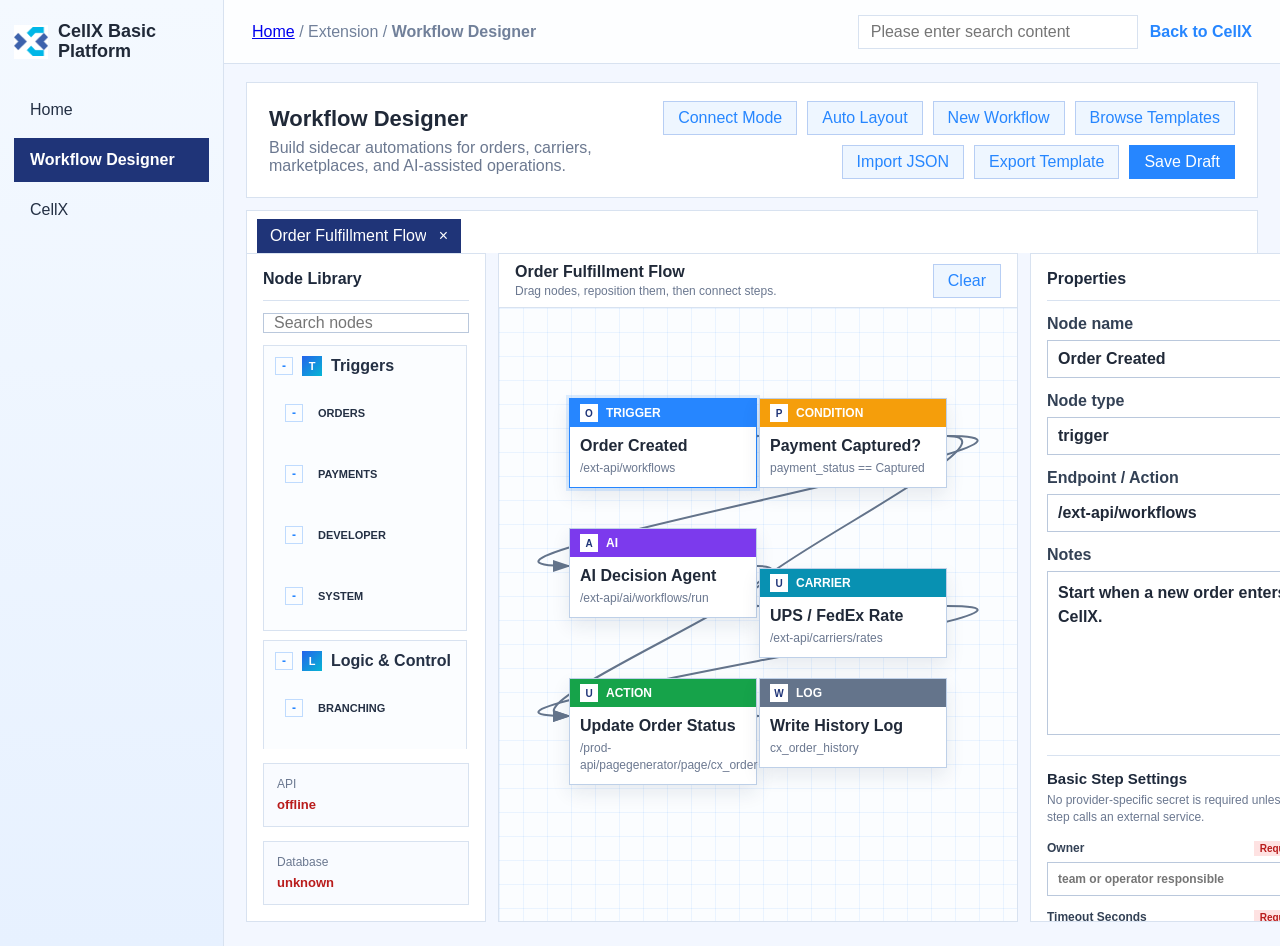
==== cellx-extension-ui/index.html @ 993f5a11 "Update workflow navigation links" ====
<!doctype html>
<html lang="en">
<head>
  <meta charset="utf-8">
  <meta name="viewport" content="width=device-width, initial-scale=1">
  <title>CellX Workflow Designer</title>
  <link rel="stylesheet" href="./styles.css?v=20260904-template-library">
</head>
<body>
  <div class="app-shell">
    <aside class="side-nav">
      <div class="brand">
        <img class="brand-logo" src="./logo-Ck36VV97.png" alt="CellX logo">
        <div>
          <strong>CellX Basic</strong>
          <span>Platform</span>
        </div>
      </div>
      <nav>
        <a href="https://cellaidata.com/">Home</a>
        <a class="active" href="/workflow/">Workflow Designer</a>
        <a href="https://app.cellaidata.com/">CellX</a>
      </nav>
    </aside>

    <section class="workspace">
      <header class="topbar">
        <div class="breadcrumbs"><a href="https://cellaidata.com/">Home</a> / Extension / <strong>Workflow Designer</strong></div>
        <div class="top-actions">
          <input type="search" placeholder="Please enter search content">
          <a href="https://app.cellaidata.com/">Back to CellX</a>
        </div>
      </header>

      <main class="designer">
        <section class="toolbar">
          <div>
            <h1>Workflow Designer</h1>
            <p>Build sidecar automations for orders, carriers, marketplaces, and AI-assisted operations.</p>
          </div>
          <div class="toolbar-actions">
            <button id="connectModeBtn" type="button">Connect Mode</button>
            <button id="autoLayoutBtn" type="button">Auto Layout</button>
            <button id="newWorkflowBtn" type="button">New Workflow</button>
            <button id="browseTemplatesBtn" type="button">Browse Templates</button>
            <button id="importTemplateBtn" type="button">Import JSON</button>
            <button id="exportTemplateBtn" type="button">Export Template</button>
            <button id="saveBtn" class="primary" type="button">Save Draft</button>
            <input id="templateFileInput" class="template-file-input" type="file" accept="application/json,.json">
          </div>
        </section>

        <section class="workflow-tabs-wrap" aria-label="Workflow tabs">
          <div id="workflowTabs" class="workflow-tabs"></div>
        </section>

        <section id="templateBrowser" class="template-browser" aria-label="Workflow template browser" hidden>
          <div class="template-browser-head">
            <div>
              <strong>Workflow Template Library</strong>
              <span>Browse generated JSON templates and import them as new workflow tabs.</span>
            </div>
            <button id="closeTemplatesBtn" type="button">Close</button>
          </div>
          <div class="template-browser-tools">
            <div class="template-filter-row">
              <input id="templateSearch" type="search" placeholder="Search workflow templates">
              <select id="templateCategoryFilter" aria-label="Filter workflow templates by category">
                <option value="">All categories</option>
              </select>
            </div>
            <span id="templateLibraryStatus">Loading templates...</span>
          </div>
          <div id="templateList" class="template-list"></div>
        </section>

        <section class="designer-grid">
          <aside class="palette">
            <div class="panel-title">Node Library</div>
            <input id="nodeSearch" class="node-search" type="search" placeholder="Search nodes">
            <div id="nodeLibrary" class="node-library"></div>

            <div class="runtime-card">
              <span>API</span>
              <strong id="apiStatus">Checking...</strong>
            </div>
            <div class="runtime-card">
              <span>Database</span>
              <strong id="dbStatus">Checking...</strong>
            </div>
          </aside>

          <section class="canvas-wrap">
            <div class="canvas-head">
              <div>
                <strong id="workflowTitle">Order Fulfillment Flow</strong>
                <span id="workflowDescription">Drag nodes, reposition them, then connect steps.</span>
              </div>
              <button id="clearBtn" type="button">Clear</button>
            </div>
            <div id="canvas" class="canvas">
              <svg id="links" class="links" aria-hidden="true"></svg>
            </div>
          </section>

          <aside class="properties">
            <div class="panel-title">Properties</div>
            <label>
              Node name
              <input id="propName" type="text" placeholder="Select a node">
            </label>
            <label>
              Node type
              <input id="propType" type="text" readonly>
            </label>
            <label>
              Endpoint / Action
              <input id="propAction" type="text" placeholder="/ext-api/...">
            </label>
            <label>
              Notes
              <textarea id="propNotes" rows="6" placeholder="Describe how this step should run"></textarea>
            </label>
            <div id="integrationFields" class="integration-fields"></div>
            <div class="hint">
              Example: when a paid order arrives, ask the AI agent to classify risk, route shipments to UPS or FedEx, then write a status event.
            </div>
          </aside>
        </section>
      </main>
    </section>
  </div>

  <script src="./app.js?v=20260904-template-library"></script>
</body>
</html>
---- cellx-extension-ui/styles.css ----
:root {
  --bg: #f3f7ff;
  --panel: #ffffff;
  --line: #d8e2f0;
  --line-dark: #bac8dc;
  --text: #202938;
  --muted: #6b7890;
  --blue: #2686ff;
  --deep: #1f3478;
  --green: #16a34a;
  --orange: #f59e0b;
}

* {
  box-sizing: border-box;
}

body {
  margin: 0;
  color: var(--text);
  background: var(--bg);
  font-family: Arial, Helvetica, sans-serif;
}

button,
input,
textarea {
  font: inherit;
}

.app-shell {
  min-height: 100vh;
  display: grid;
  grid-template-columns: 224px minmax(0, 1fr);
}

.side-nav {
  background: linear-gradient(180deg, #f4f9ff, #e7f1ff);
  border-right: 1px solid var(--line);
  padding: 22px 14px;
}

.brand {
  display: flex;
  gap: 10px;
  align-items: center;
  margin-bottom: 26px;
}

.brand-logo {
  width: 34px;
  height: 34px;
  object-fit: contain;
  background: #fff;
}

.brand strong,
.brand span {
  display: block;
  line-height: 1.1;
  font-size: 18px;
}

.brand span {
  font-weight: 800;
}

.side-nav a {
  display: block;
  padding: 13px 16px;
  margin: 6px 0;
  color: #243044;
  text-decoration: none;
}

.side-nav a.active {
  color: #fff;
  background: var(--deep);
  font-weight: 700;
}

.workspace {
  min-width: 0;
}

.topbar {
  height: 64px;
  display: flex;
  align-items: center;
  justify-content: space-between;
  padding: 0 28px;
  background: rgba(255, 255, 255, 0.86);
  border-bottom: 1px solid var(--line);
}

.breadcrumbs {
  color: #71809a;
}

.top-actions {
  display: flex;
  gap: 12px;
  align-items: center;
}

.top-actions input {
  width: 280px;
  height: 34px;
  border: 1px solid var(--line);
  padding: 0 12px;
}

.top-actions a {
  color: var(--blue);
  text-decoration: none;
  font-weight: 700;
}

.designer {
  padding: 18px 22px 24px;
}

.toolbar {
  min-height: 92px;
  display: flex;
  align-items: center;
  justify-content: space-between;
  gap: 20px;
  background: var(--panel);
  border: 1px solid var(--line);
  padding: 18px 22px;
  margin-bottom: 12px;
}

h1 {
  margin: 0 0 7px;
  font-size: 22px;
  letter-spacing: 0;
}

.toolbar p {
  margin: 0;
  color: var(--muted);
}

.toolbar-actions {
  display: flex;
  gap: 10px;
  flex-wrap: wrap;
  justify-content: flex-end;
}

.template-file-input {
  display: none;
}

.workflow-tabs-wrap {
  display: flex;
  align-items: center;
  background: var(--panel);
  border: 1px solid var(--line);
  border-bottom: 0;
  padding: 8px 10px 0;
  min-height: 43px;
  overflow-x: auto;
  overflow-y: hidden;
}

.workflow-tabs {
  display: flex;
  gap: 6px;
  min-width: 0;
}

.workflow-tab {
  display: inline-flex;
  align-items: center;
  gap: 8px;
  height: 34px;
  max-width: 260px;
  border: 1px solid #b7cef4;
  border-bottom-color: var(--line);
  background: #f7fbff;
  color: #23436f;
  padding: 0 8px 0 12px;
  white-space: nowrap;
  cursor: pointer;
}

.workflow-tab.active {
  background: var(--deep);
  border-color: var(--deep);
  color: #fff;
}

.workflow-tab-title {
  overflow: hidden;
  text-overflow: ellipsis;
}

.workflow-tab-close {
  display: inline-grid;
  place-items: center;
  width: 18px;
  height: 18px;
  border: 0;
  background: transparent;
  color: inherit;
  padding: 0;
  font-size: 16px;
  line-height: 1;
}

.template-browser {
  background: var(--panel);
  border: 1px solid var(--line);
  margin-bottom: 12px;
}

.template-browser-head {
  display: flex;
  align-items: center;
  justify-content: space-between;
  gap: 18px;
  padding: 14px 16px;
  border-bottom: 1px solid var(--line);
}

.template-browser-head strong,
.template-browser-head span {
  display: block;
}

.template-browser-head strong {
  font-size: 18px;
}

.template-browser-head span {
  margin-top: 3px;
  color: var(--muted);
  font-size: 13px;
}

.template-browser-tools {
  display: flex;
  align-items: center;
  justify-content: space-between;
  gap: 12px;
  padding: 12px 16px;
  border-bottom: 1px solid var(--line);
}

.template-filter-row {
  display: flex;
  align-items: center;
  gap: 10px;
  min-width: min(680px, 100%);
}

.template-browser-tools input,
.template-browser-tools select {
  width: min(420px, 100%);
  height: 34px;
  border: 1px solid var(--line-dark);
  padding: 0 10px;
  background: #fff;
}

.template-browser-tools select {
  width: 190px;
  color: #1f365a;
}

.template-browser-tools span {
  color: var(--muted);
  font-size: 13px;
  white-space: nowrap;
}

.template-list {
  display: grid;
  grid-template-columns: repeat(auto-fill, minmax(280px, 1fr));
  gap: 12px;
  max-height: 380px;
  overflow: auto;
  padding: 14px 16px 16px;
}

.template-card {
  --template-accent: #60a5fa;
  --template-soft: #eff6ff;
  --template-border: #bfdbfe;
  --template-text: #1d4ed8;
  display: flex;
  flex-direction: column;
  justify-content: space-between;
  min-height: 218px;
  border: 1px solid var(--line);
  border-left: 5px solid var(--template-accent);
  background: #fbfdff;
  padding: 13px;
}

.template-card.template-category-real-estate {
  --template-accent: #f97316;
  --template-soft: #fff7ed;
  --template-border: #fed7aa;
  --template-text: #9a3412;
}

.template-card.template-category-e-commerce {
  --template-accent: #2563eb;
  --template-soft: #eff6ff;
  --template-border: #bfdbfe;
  --template-text: #1d4ed8;
}

.template-card.template-category-finance {
  --template-accent: #16a34a;
  --template-soft: #f0fdf4;
  --template-border: #bbf7d0;
  --template-text: #166534;
}

.template-card.template-category-research {
  --template-accent: #7c3aed;
  --template-soft: #f5f3ff;
  --template-border: #ddd6fe;
  --template-text: #5b21b6;
}

.template-card-top {
  display: flex;
  align-items: center;
  justify-content: space-between;
  gap: 10px;
  margin-bottom: 9px;
}

.template-category {
  color: var(--template-text);
  background: var(--template-soft);
  border: 1px solid var(--template-border);
  padding: 3px 7px;
  font-size: 12px;
  font-weight: 700;
}

.template-file {
  color: var(--muted);
  font-size: 11px;
  overflow: hidden;
  text-overflow: ellipsis;
  white-space: nowrap;
}

.template-card h2 {
  margin: 0 0 8px;
  color: #111827;
  font-size: 16px;
  line-height: 1.25;
  letter-spacing: 0;
}

.template-card p {
  margin: 0;
  color: #4b5a73;
  font-size: 13px;
  line-height: 1.4;
}

.template-tags {
  display: flex;
  flex-wrap: wrap;
  gap: 6px;
  margin-top: 12px;
}

.template-tags span {
  color: var(--template-text);
  background: var(--template-soft);
  border: 1px solid var(--template-border);
  padding: 3px 6px;
  font-size: 11px;
  font-weight: 700;
}

.template-card-actions {
  display: flex;
  justify-content: flex-end;
  gap: 8px;
  margin-top: 14px;
}

.template-card-actions button {
  font-size: 13px;
  padding: 0 10px;
}

.template-empty {
  grid-column: 1 / -1;
  color: var(--muted);
  border: 1px dashed var(--line-dark);
  padding: 24px;
  text-align: center;
}

button {
  height: 34px;
  border: 1px solid #b7cef4;
  color: var(--blue);
  background: #eef6ff;
  padding: 0 14px;
  cursor: pointer;
}

button.primary {
  color: #fff;
  background: var(--blue);
  border-color: var(--blue);
}

button.active {
  color: #fff;
  background: var(--deep);
  border-color: var(--deep);
}

.designer-grid {
  display: grid;
  grid-template-columns: 240px minmax(520px, 1fr) 296px;
  gap: 12px;
  height: calc(100vh - 231px);
  min-height: 620px;
  align-items: stretch;
}

.palette,
.canvas-wrap,
.properties {
  background: var(--panel);
  border: 1px solid var(--line);
  min-height: 0;
}

.palette,
.properties {
  padding: 16px;
  height: 100%;
}

.palette {
  display: flex;
  flex-direction: column;
  overflow: hidden;
}

.node-library {
  flex: 1 1 auto;
  min-height: 0;
  overflow: auto;
  padding-right: 2px;
}

.properties {
  overflow: auto;
}

.panel-title {
  font-weight: 800;
  color: #1e293b;
  padding-bottom: 12px;
  border-bottom: 1px solid var(--line);
  margin-bottom: 12px;
}

.palette-node {
  display: grid;
  grid-template-columns: 30px minmax(0, 1fr);
  gap: 10px;
  align-items: start;
  border: 1px solid #c7d7ee;
  background: #f7fbff;
  padding: 10px 9px;
  margin-bottom: 8px;
  cursor: grab;
  transition: border-color 0.15s ease, background 0.15s ease, box-shadow 0.15s ease;
}

.palette-node:hover {
  border-color: #8bbcff;
  background: #ffffff;
  box-shadow: 0 6px 14px rgba(33, 84, 154, 0.08);
}

.palette-node:active {
  cursor: grabbing;
}

.palette-copy {
  min-width: 0;
}

.palette-node strong {
  display: block;
  font-size: 13px;
  line-height: 1.25;
}

.palette-node span {
  display: block;
  margin-top: 4px;
  color: var(--muted);
  font-size: 11px;
  line-height: 1.35;
}

.node-search {
  width: 100%;
  height: 34px;
  border: 1px solid var(--line-dark);
  padding: 0 10px;
  margin-bottom: 12px;
}

.node-library {
  display: grid;
  gap: 9px;
}

.node-group {
  border: 1px solid var(--line);
  background: #fbfdff;
}

.node-group summary {
  display: flex;
  align-items: center;
  gap: 9px;
  cursor: pointer;
  padding: 10px 11px;
  font-weight: 800;
  color: #243044;
  list-style: none;
}

.node-group summary::-webkit-details-marker {
  display: none;
}

.node-group summary::before {
  content: "+";
  display: inline-grid;
  place-items: center;
  flex: 0 0 auto;
  width: 16px;
  height: 16px;
  color: var(--blue);
  border: 1px solid #bfdbfe;
  font-size: 12px;
}

.node-group[open] summary::before {
  content: "-";
}

.group-icon,
.node-icon {
  flex: 0 0 auto;
  width: 22px;
  height: 22px;
  object-fit: contain;
}

.group-icon {
  width: 20px;
  height: 20px;
}

.node-icon {
  margin-top: 2px;
}

.group-icon.fallback,
.node-icon.fallback {
  display: inline-grid;
  place-items: center;
  color: #fff;
  background: linear-gradient(135deg, #2563eb, #06b6d4);
  font-size: 11px;
  font-weight: 800;
}

.node-subgroup {
  padding: 0 10px 8px 10px;
}

.node-subgroup-title {
  display: flex;
  align-items: center;
  margin: 8px 0 7px;
  padding: 5px 0;
  color: #64748b;
  font-size: 11px;
  font-weight: 800;
  text-transform: uppercase;
  cursor: pointer;
  list-style: none;
}

.node-subgroup-title::-webkit-details-marker {
  display: none;
}

.node-subgroup-title::before {
  content: "+";
  display: inline-grid;
  place-items: center;
  width: 14px;
  height: 14px;
  margin-right: 6px;
  color: #2563eb;
  border: 1px solid #bfdbfe;
  font-size: 10px;
}

.node-subgroup[open] > .node-subgroup-title::before {
  content: "-";
}

.node-tag {
  display: inline-block;
  margin-top: 7px;
  padding: 2px 6px;
  background: #eef2ff;
  color: #1d4ed8;
  font-size: 10px;
  font-weight: 800;
}

.runtime-card {
  margin-top: 14px;
  padding: 13px;
  border: 1px solid var(--line);
  background: #f9fbff;
}

.runtime-card span {
  display: block;
  color: var(--muted);
  font-size: 12px;
  margin-bottom: 4px;
}

.runtime-card strong {
  font-size: 13px;
}

.canvas-wrap {
  display: grid;
  grid-template-rows: 54px minmax(0, 1fr);
}

.canvas-head {
  display: flex;
  align-items: center;
  justify-content: space-between;
  padding: 0 16px;
  border-bottom: 1px solid var(--line);
}

.canvas-head span {
  display: block;
  margin-top: 3px;
  color: var(--muted);
  font-size: 12px;
}

.canvas {
  position: relative;
  overflow: auto;
  background:
    linear-gradient(to right, rgba(38, 134, 255, 0.08) 1px, transparent 1px),
    linear-gradient(to bottom, rgba(38, 134, 255, 0.08) 1px, transparent 1px),
    #fbfdff;
  background-size: 24px 24px;
}

.links {
  position: absolute;
  inset: 0;
  width: 100%;
  height: 100%;
  pointer-events: none;
}

.workflow-node {
  position: absolute;
  width: 188px;
  min-height: 76px;
  border: 1px solid #bed0e8;
  background: #fff;
  box-shadow: 0 8px 18px rgba(25, 43, 80, 0.09);
  cursor: move;
}

.workflow-node.selected {
  border-color: var(--blue);
  box-shadow: 0 0 0 3px rgba(38, 134, 255, 0.15), 0 8px 18px rgba(25, 43, 80, 0.09);
}

.node-head {
  height: 28px;
  display: flex;
  align-items: center;
  gap: 8px;
  padding: 0 10px;
  color: #fff;
  font-size: 12px;
  font-weight: 800;
  background: var(--deep);
}

.canvas-node-icon {
  width: 18px;
  height: 18px;
  object-fit: contain;
  background: #fff;
  border: 1px solid rgba(255, 255, 255, 0.76);
}

.canvas-node-icon.fallback {
  display: inline-grid;
  place-items: center;
  color: var(--deep);
  font-size: 10px;
  font-weight: 900;
}

.node-body {
  padding: 10px;
}

.node-body strong {
  display: block;
  margin-bottom: 5px;
}

.node-body span {
  display: block;
  color: var(--muted);
  font-size: 12px;
  line-height: 1.4;
}

.node-connection {
  display: inline-flex;
  margin-top: 8px;
  padding: 3px 7px;
  font-style: normal;
  font-size: 10px;
  font-weight: 800;
}

.node-connection.success {
  color: #047857;
  background: #dcfce7;
}

.node-connection.error {
  color: #b91c1c;
  background: #fee2e2;
}

.node-connection.testing {
  color: #1d4ed8;
  background: #dbeafe;
}

.node-connection.manual {
  color: #92400e;
  background: #fef3c7;
}

.type-trigger .node-head { background: var(--blue); }
.type-condition .node-head { background: var(--orange); }
.type-control .node-head { background: #475569; }
.type-cellx-db .node-head { background: #0f766e; }
.type-ai .node-head { background: #7c3aed; }
.type-carrier .node-head { background: #0891b2; }
.type-amazon .node-head { background: #334155; }
.type-script .node-head { background: #111827; }
.type-action .node-head { background: var(--green); }
.type-log .node-head { background: #64748b; }

.properties label {
  display: block;
  color: #334155;
  font-weight: 700;
  margin: 14px 0;
}

.properties input,
.properties select,
.properties textarea {
  width: 100%;
  margin-top: 7px;
  border: 1px solid var(--line-dark);
  padding: 9px 10px;
  color: var(--text);
  background: #fff;
}

.properties textarea {
  resize: vertical;
  line-height: 1.5;
}

.integration-fields {
  margin-top: 16px;
  padding-top: 14px;
  border-top: 1px solid var(--line);
}

.integration-title {
  margin-bottom: 12px;
}

.integration-title strong {
  display: block;
  color: #1e293b;
  font-size: 15px;
}

.integration-title span {
  display: block;
  margin-top: 5px;
  color: var(--muted);
  font-size: 12px;
  line-height: 1.45;
}

.integration-field {
  margin: 10px 0;
  font-size: 12px;
}

.required-mark,
.optional-mark {
  float: right;
  padding: 2px 6px;
  font-size: 10px;
  font-weight: 800;
}

.required-mark {
  color: #b91c1c;
  background: #fee2e2;
}

.optional-mark {
  color: #475569;
  background: #eef2ff;
}

.integration-field input,
.integration-field select,
.integration-field textarea {
  margin-top: 6px;
  font-size: 12px;
}

.integration-field select {
  appearance: auto;
  height: 36px;
}

.connection-actions {
  display: grid;
  grid-template-columns: 1fr 1.15fr 1fr;
  gap: 8px;
  align-items: stretch;
  margin: 14px 0 12px;
}

.connection-actions button {
  min-width: 0;
  height: 36px;
  display: inline-flex;
  align-items: center;
  justify-content: center;
  padding: 0 5px;
  font-size: 12px;
  line-height: 1.08;
  text-align: center;
  white-space: normal;
}

.mapping-builder {
  margin: 12px 0;
  padding: 10px;
  border: 1px solid #dbe6f5;
  background: #f8fbff;
}

.mapping-title strong,
.mapping-title span {
  display: block;
}

.mapping-title strong {
  color: #1e293b;
  font-size: 12px;
}

.mapping-title span {
  margin-top: 4px;
  color: var(--muted);
  font-size: 11px;
  line-height: 1.35;
}

.mapping-row {
  display: grid;
  grid-template-columns: 1fr 1fr;
  gap: 8px;
}

.mapping-row label {
  margin: 9px 0;
  font-size: 11px;
}

.mapping-builder button {
  width: 100%;
  margin-top: 2px;
}

.manual-handoff-tools {
  display: grid;
  grid-template-columns: 1fr 1fr;
  gap: 8px;
  margin: 12px 0;
}

.manual-handoff-tools button {
  min-width: 0;
  min-height: 36px;
  padding: 0 8px;
  font-size: 12px;
  line-height: 1.15;
  text-align: center;
}

.connection-status {
  padding: 11px 12px;
  border: 1px solid;
  margin-bottom: 12px;
}

.connection-status strong,
.connection-status span {
  display: block;
}

.connection-status strong {
  font-size: 13px;
}

.connection-status span {
  margin-top: 4px;
  font-size: 12px;
  line-height: 1.45;
}

.connection-status.success {
  color: #065f46;
  background: #ecfdf5;
  border-color: #86efac;
}

.connection-status.error {
  color: #991b1b;
  background: #fef2f2;
  border-color: #fca5a5;
}

.connection-status.testing {
  color: #1e40af;
  background: #eff6ff;
  border-color: #93c5fd;
}

.connection-status.manual {
  color: #92400e;
  background: #fffbeb;
  border-color: #fcd34d;
}

.secret-note {
  margin: 10px 0 0;
  padding: 9px 10px;
  color: #475569;
  background: #f8fbff;
  border: 1px dashed #c7d7ee;
  font-size: 12px;
  line-height: 1.45;
}

.test-results {
  margin: 12px 0;
  border: 1px solid var(--line);
  background: #f8fbff;
}

.test-results.empty {
  padding: 12px;
  color: var(--muted);
  font-size: 12px;
}

.test-results-title {
  padding: 11px 12px;
  border-bottom: 1px solid var(--line);
  background: #fff;
}

.test-results-title strong,
.test-results-title span {
  display: block;
}

.test-results-title strong {
  color: #1e293b;
  font-size: 13px;
}

.test-results-title span {
  margin-top: 3px;
  color: var(--muted);
  font-size: 11px;
}

.test-result-card {
  padding: 11px 12px;
  border-top: 1px solid #e2e8f0;
}

.test-result-card:first-of-type {
  border-top: 0;
}

.test-result-head {
  display: flex;
  align-items: center;
  justify-content: space-between;
  gap: 8px;
}

.test-result-head strong {
  min-width: 0;
  color: #172033;
  font-size: 12px;
  line-height: 1.25;
}

.test-result-head em {
  flex: 0 0 auto;
  padding: 2px 6px;
  font-style: normal;
  font-size: 10px;
  font-weight: 800;
  color: #475569;
  background: #e2e8f0;
}

.test-result-card.success .test-result-head em {
  color: #065f46;
  background: #dcfce7;
}

.test-result-card.error .test-result-head em {
  color: #991b1b;
  background: #fee2e2;
}

.test-result-card.testing .test-result-head em {
  color: #1e40af;
  background: #dbeafe;
}

.test-result-card.manual .test-result-head em {
  color: #92400e;
  background: #fef3c7;
}

.test-result-card p {
  margin: 7px 0 9px;
  color: var(--muted);
  font-size: 11px;
  line-height: 1.35;
}

.io-grid {
  display: grid;
  gap: 8px;
}

.io-grid b {
  display: block;
  margin-bottom: 4px;
  color: #334155;
  font-size: 10px;
  text-transform: uppercase;
}

.io-grid pre {
  max-height: 112px;
  margin: 0;
  padding: 8px;
  overflow: auto;
  color: #172033;
  background: #fff;
  border: 1px solid #dbe6f5;
  font-size: 10px;
  line-height: 1.35;
  white-space: pre-wrap;
  word-break: break-word;
}

.hint {
  color: var(--muted);
  background: #f7fbff;
  border: 1px solid var(--line);
  padding: 12px;
  line-height: 1.5;
}

@media (max-width: 1100px) {
  .app-shell {
    grid-template-columns: 1fr;
  }

  .side-nav {
    display: none;
  }

  .designer-grid {
    grid-template-columns: 1fr;
    height: auto;
  }

  .canvas {
    height: 560px;
  }
}

@media (max-width: 720px) {
  body {
    background: #eef5ff;
  }

  .workspace {
    width: 100%;
    overflow-x: hidden;
  }

  .topbar {
    height: auto;
    min-height: 58px;
    display: grid;
    grid-template-columns: 1fr auto;
    gap: 8px;
    padding: 10px 12px;
  }

  .breadcrumbs {
    font-size: 12px;
    line-height: 1.35;
  }

  .top-actions {
    justify-content: flex-end;
  }

  .top-actions input {
    display: none;
  }

  .top-actions a {
    font-size: 12px;
    line-height: 1.2;
  }

  .designer {
    padding: 10px;
  }

  .toolbar {
    display: grid;
    min-height: 0;
    gap: 14px;
    padding: 14px;
    margin-bottom: 10px;
  }

  h1 {
    font-size: 21px;
  }

  .toolbar p {
    font-size: 13px;
    line-height: 1.45;
  }

  .toolbar-actions {
    display: grid;
    grid-template-columns: repeat(3, minmax(0, 1fr));
    gap: 8px;
  }

  button {
    min-width: 0;
    height: 38px;
    padding: 0 8px;
    font-size: 12px;
    white-space: normal;
    line-height: 1.15;
  }

  .designer-grid {
    gap: 10px;
    min-height: 0;
  }

  .palette,
  .properties {
    padding: 12px;
  }

  .palette {
    max-height: 420px;
  }

  .panel-title {
    margin-bottom: 10px;
    padding-bottom: 10px;
  }

  .node-search {
    height: 38px;
  }

  .node-group summary {
    min-height: 44px;
    padding: 10px;
    font-size: 14px;
  }

  .node-subgroup-title {
    min-height: 36px;
  }

  .palette-node {
    grid-template-columns: 28px minmax(0, 1fr);
    padding: 10px;
  }

  .palette-node strong {
    font-size: 13px;
  }

  .palette-node span {
    font-size: 12px;
  }

  .runtime-card {
    margin-top: 10px;
  }

  .canvas-wrap {
    min-width: 0;
  }

  .canvas-head {
    min-height: 58px;
    gap: 10px;
    padding: 8px 10px;
  }

  .canvas-head strong {
    display: block;
    font-size: 14px;
  }

  .canvas-head span {
    font-size: 11px;
    line-height: 1.35;
  }

  .canvas {
    height: 760px;
    overflow: auto;
    touch-action: pan-x pan-y;
  }

  .links {
    min-width: 280px;
    min-height: 760px;
  }

  .workflow-node {
    width: 176px;
    min-height: 74px;
  }

  .node-head {
    height: 27px;
    font-size: 11px;
  }

  .node-body {
    padding: 9px;
  }

  .node-body span {
    font-size: 11px;
    overflow-wrap: anywhere;
  }

  .properties label {
    margin: 12px 0;
    font-size: 13px;
  }

  .properties input,
  .properties textarea {
    padding: 9px;
  }

  .hint {
    font-size: 13px;
  }
}
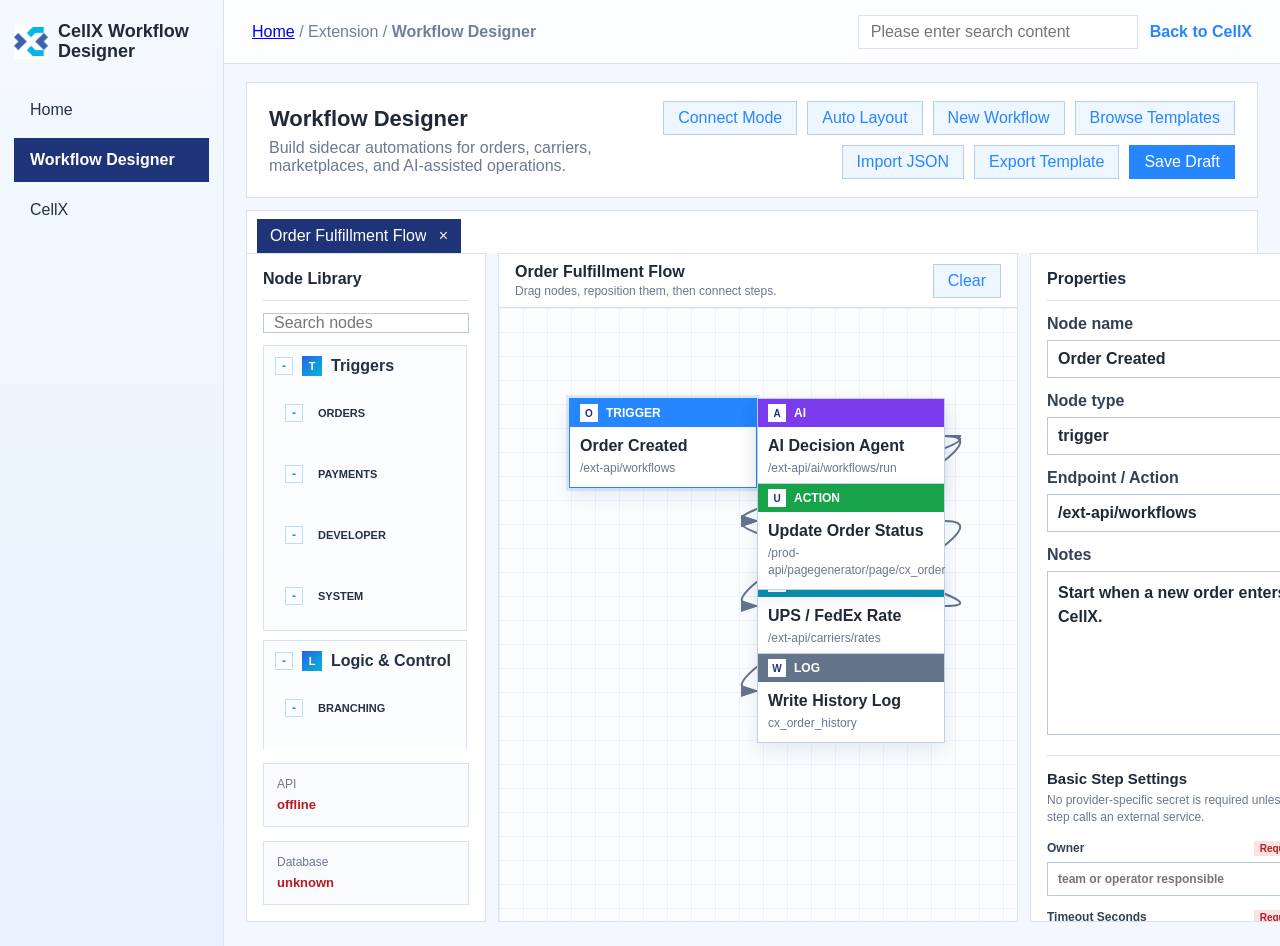
==== commit d3a00d31: "Update workflow designer brand label" ====
--- a/cellx-extension-ui/index.html
+++ b/cellx-extension-ui/index.html
@@ -12,8 +12,8 @@
       <div class="brand">
         <img class="brand-logo" src="./logo-Ck36VV97.png" alt="CellX logo">
         <div>
-          <strong>CellX Basic</strong>
-          <span>Platform</span>
+          <strong>CellX Workflow</strong>
+          <span>Designer</span>
         </div>
       </div>
       <nav>
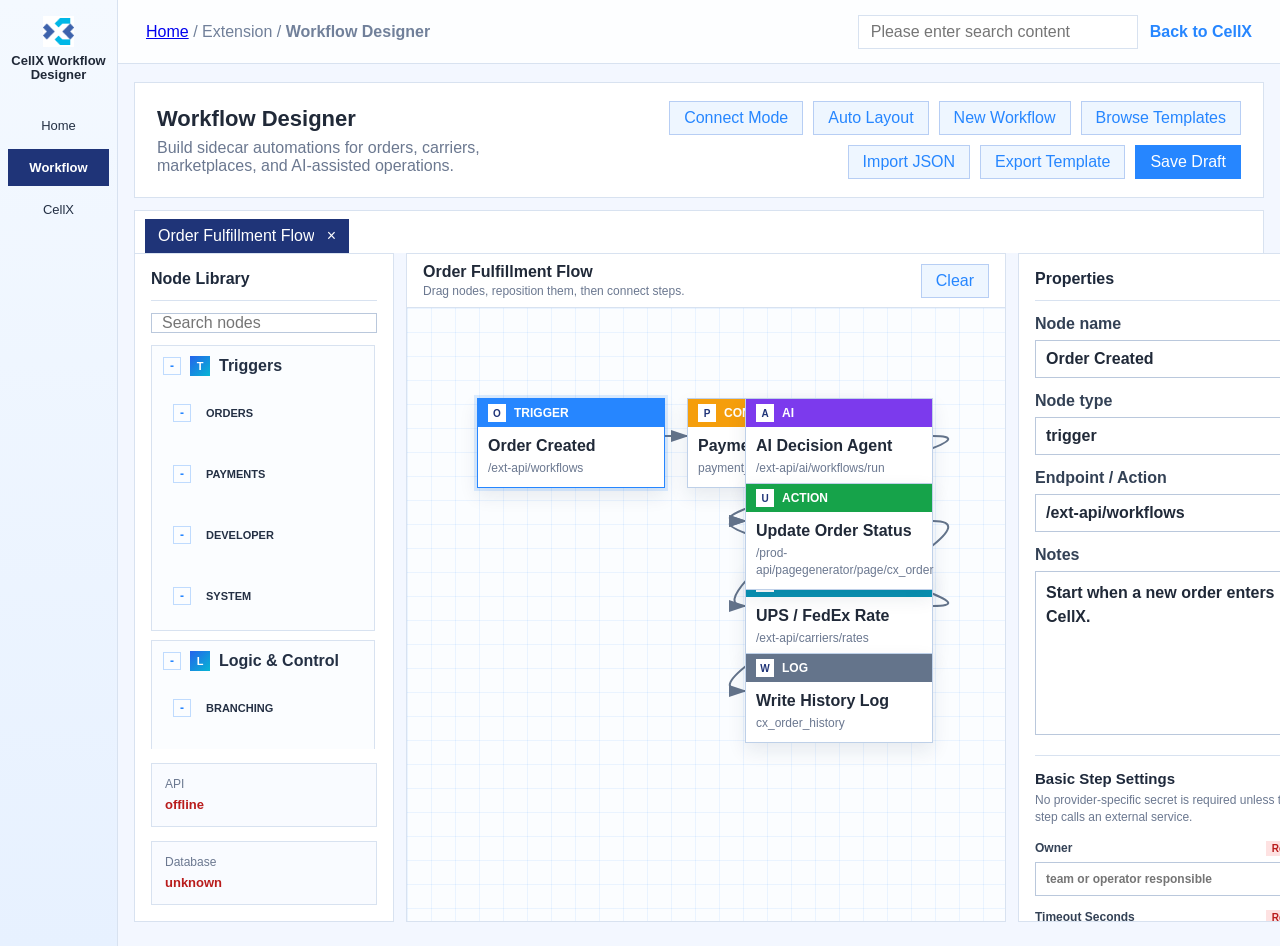
==== commit 8d8b93c6: "Compact workflow designer sidebar" ====
--- a/cellx-extension-ui/index.html
+++ b/cellx-extension-ui/index.html
@@ -18,7 +18,7 @@
       </div>
       <nav>
         <a href="https://cellaidata.com/">Home</a>
-        <a class="active" href="/workflow/">Workflow Designer</a>
+        <a class="active" href="/workflow/" title="Workflow Designer">Workflow</a>
         <a href="https://app.cellaidata.com/">CellX</a>
       </nav>
     </aside>
--- a/cellx-extension-ui/styles.css
+++ b/cellx-extension-ui/styles.css
@@ -31,25 +31,27 @@
 .app-shell {
   min-height: 100vh;
   display: grid;
-  grid-template-columns: 224px minmax(0, 1fr);
+  grid-template-columns: 118px minmax(0, 1fr);
 }
 
 .side-nav {
   background: linear-gradient(180deg, #f4f9ff, #e7f1ff);
   border-right: 1px solid var(--line);
-  padding: 22px 14px;
+  padding: 16px 8px;
 }
 
 .brand {
   display: flex;
-  gap: 10px;
-  align-items: center;
-  margin-bottom: 26px;
+  flex-direction: column;
+  gap: 7px;
+  align-items: center;
+  margin-bottom: 24px;
+  text-align: center;
 }
 
 .brand-logo {
-  width: 34px;
-  height: 34px;
+  width: 31px;
+  height: 31px;
   object-fit: contain;
   background: #fff;
 }
@@ -58,7 +60,7 @@
 .brand span {
   display: block;
   line-height: 1.1;
-  font-size: 18px;
+  font-size: 13px;
 }
 
 .brand span {
@@ -67,10 +69,12 @@
 
 .side-nav a {
   display: block;
-  padding: 13px 16px;
-  margin: 6px 0;
+  padding: 11px 6px;
+  margin: 5px 0;
   color: #243044;
   text-decoration: none;
+  text-align: center;
+  font-size: 13px;
 }
 
 .side-nav a.active {
@@ -117,7 +121,7 @@
 }
 
 .designer {
-  padding: 18px 22px 24px;
+  padding: 18px 16px 24px;
 }
 
 .toolbar {
@@ -428,7 +432,7 @@
 
 .designer-grid {
   display: grid;
-  grid-template-columns: 240px minmax(520px, 1fr) 296px;
+  grid-template-columns: 260px minmax(600px, 1fr) 320px;
   gap: 12px;
   height: calc(100vh - 231px);
   min-height: 620px;
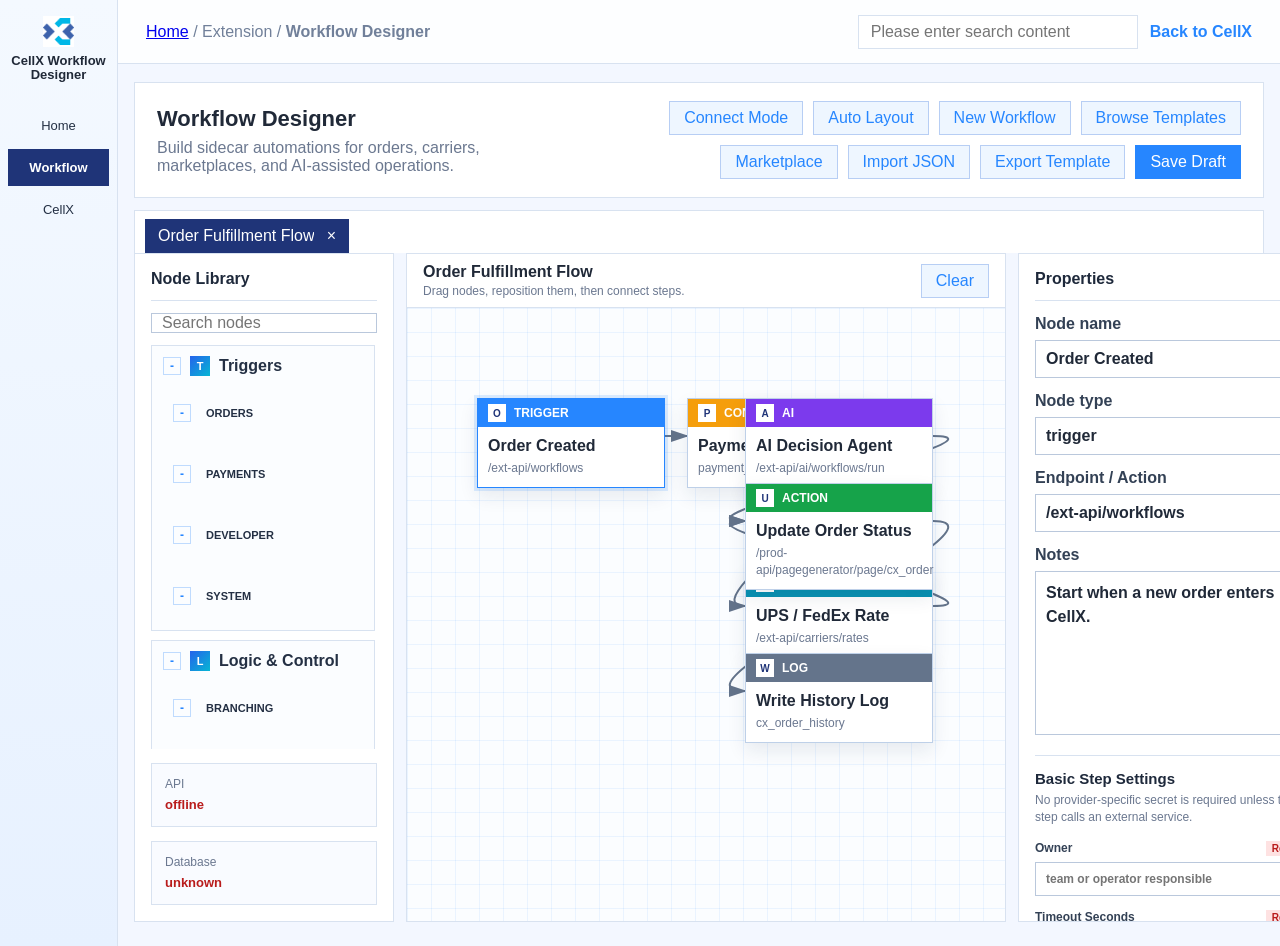
==== commit f4af940b: "Add workflow marketplace prototype" ====
--- a/cellx-extension-ui/index.html
+++ b/cellx-extension-ui/index.html
@@ -4,7 +4,7 @@
   <meta charset="utf-8">
   <meta name="viewport" content="width=device-width, initial-scale=1">
   <title>CellX Workflow Designer</title>
-  <link rel="stylesheet" href="./styles.css?v=20260904-template-library">
+  <link rel="stylesheet" href="./styles.css?v=20260904-marketplace">
 </head>
 <body>
   <div class="app-shell">
@@ -43,6 +43,7 @@
             <button id="autoLayoutBtn" type="button">Auto Layout</button>
             <button id="newWorkflowBtn" type="button">New Workflow</button>
             <button id="browseTemplatesBtn" type="button">Browse Templates</button>
+            <button id="marketplaceBtn" type="button">Marketplace</button>
             <button id="importTemplateBtn" type="button">Import JSON</button>
             <button id="exportTemplateBtn" type="button">Export Template</button>
             <button id="saveBtn" class="primary" type="button">Save Draft</button>
@@ -72,6 +73,47 @@
             <span id="templateLibraryStatus">Loading templates...</span>
           </div>
           <div id="templateList" class="template-list"></div>
+        </section>
+
+        <section id="marketplacePanel" class="marketplace-panel" aria-label="Workflow marketplace" hidden>
+          <div class="template-browser-head">
+            <div>
+              <strong>Workflow Template Marketplace</strong>
+              <span>Publish, buy, and import reusable workflow templates. Demo trading uses a 25% platform commission.</span>
+            </div>
+            <button id="closeMarketplaceBtn" type="button">Close</button>
+          </div>
+          <div class="marketplace-grid">
+            <form id="developerPublishForm" class="developer-card">
+              <strong>Developer listing</strong>
+              <span>Publish the active workflow as a sellable template.</span>
+              <label>Template name<input id="marketplaceName" type="text" placeholder="AI property recommendations workflow"></label>
+              <label>Category
+                <select id="marketplaceCategory">
+                  <option>Real Estate</option>
+                  <option>E-Commerce</option>
+                  <option>Finance</option>
+                  <option>Research</option>
+                  <option>Operations</option>
+                </select>
+              </label>
+              <label>Price USD<input id="marketplacePrice" type="number" min="0" step="1" value="49"></label>
+              <label>Developer name<input id="marketplaceDeveloper" type="text" value="Cell AI Data Developer"></label>
+              <label>Description<textarea id="marketplaceDescription" rows="3" placeholder="What business problem does this workflow solve?"></textarea></label>
+              <button class="primary" type="submit">Publish Template</button>
+            </form>
+            <div>
+              <div class="marketplace-tools">
+                <input id="marketplaceSearch" type="search" placeholder="Search marketplace templates">
+                <select id="marketplaceCategoryFilter" aria-label="Filter marketplace templates">
+                  <option value="">All categories</option>
+                </select>
+                <button id="refreshMarketplaceBtn" type="button">Refresh</button>
+              </div>
+              <div id="marketplaceStatus" class="marketplace-status">Loading marketplace...</div>
+              <div id="marketplaceList" class="marketplace-list"></div>
+            </div>
+          </div>
         </section>
 
         <section class="designer-grid">
@@ -131,6 +173,6 @@
     </section>
   </div>
 
-  <script src="./app.js?v=20260904-template-library"></script>
+  <script src="./app.js?v=20260904-marketplace"></script>
 </body>
 </html>
--- a/cellx-extension-ui/styles.css
+++ b/cellx-extension-ui/styles.css
@@ -407,6 +407,90 @@
   border: 1px dashed var(--line-dark);
   padding: 24px;
   text-align: center;
+}
+
+.marketplace-panel {
+  background: var(--panel);
+  border: 1px solid var(--line);
+  margin-bottom: 12px;
+}
+
+.marketplace-grid {
+  display: grid;
+  grid-template-columns: 300px minmax(0, 1fr);
+  gap: 14px;
+  padding: 14px 16px 16px;
+}
+
+.developer-card {
+  display: grid;
+  gap: 10px;
+  align-content: start;
+  padding: 14px;
+  background: #f8fbff;
+  border: 1px solid var(--line);
+}
+
+.developer-card strong {
+  font-size: 17px;
+}
+
+.developer-card > span,
+.marketplace-status {
+  color: var(--muted);
+  font-size: 13px;
+}
+
+.developer-card label {
+  display: grid;
+  gap: 5px;
+  color: #1f2d45;
+  font-size: 13px;
+  font-weight: 700;
+}
+
+.developer-card input,
+.developer-card select,
+.developer-card textarea,
+.marketplace-tools input,
+.marketplace-tools select {
+  width: 100%;
+  min-height: 34px;
+  border: 1px solid var(--line-dark);
+  background: #fff;
+  padding: 7px 9px;
+}
+
+.developer-card textarea {
+  resize: vertical;
+}
+
+.marketplace-tools {
+  display: grid;
+  grid-template-columns: minmax(180px, 1fr) 170px auto;
+  gap: 8px;
+  margin-bottom: 8px;
+}
+
+.marketplace-list {
+  display: grid;
+  grid-template-columns: repeat(auto-fill, minmax(255px, 1fr));
+  gap: 12px;
+  max-height: 380px;
+  overflow: auto;
+  padding-right: 2px;
+}
+
+.marketplace-card {
+  min-height: 230px;
+}
+
+.marketplace-meta {
+  display: grid;
+  gap: 4px;
+  margin-top: 12px;
+  color: #51617c;
+  font-size: 12px;
 }
 
 button {
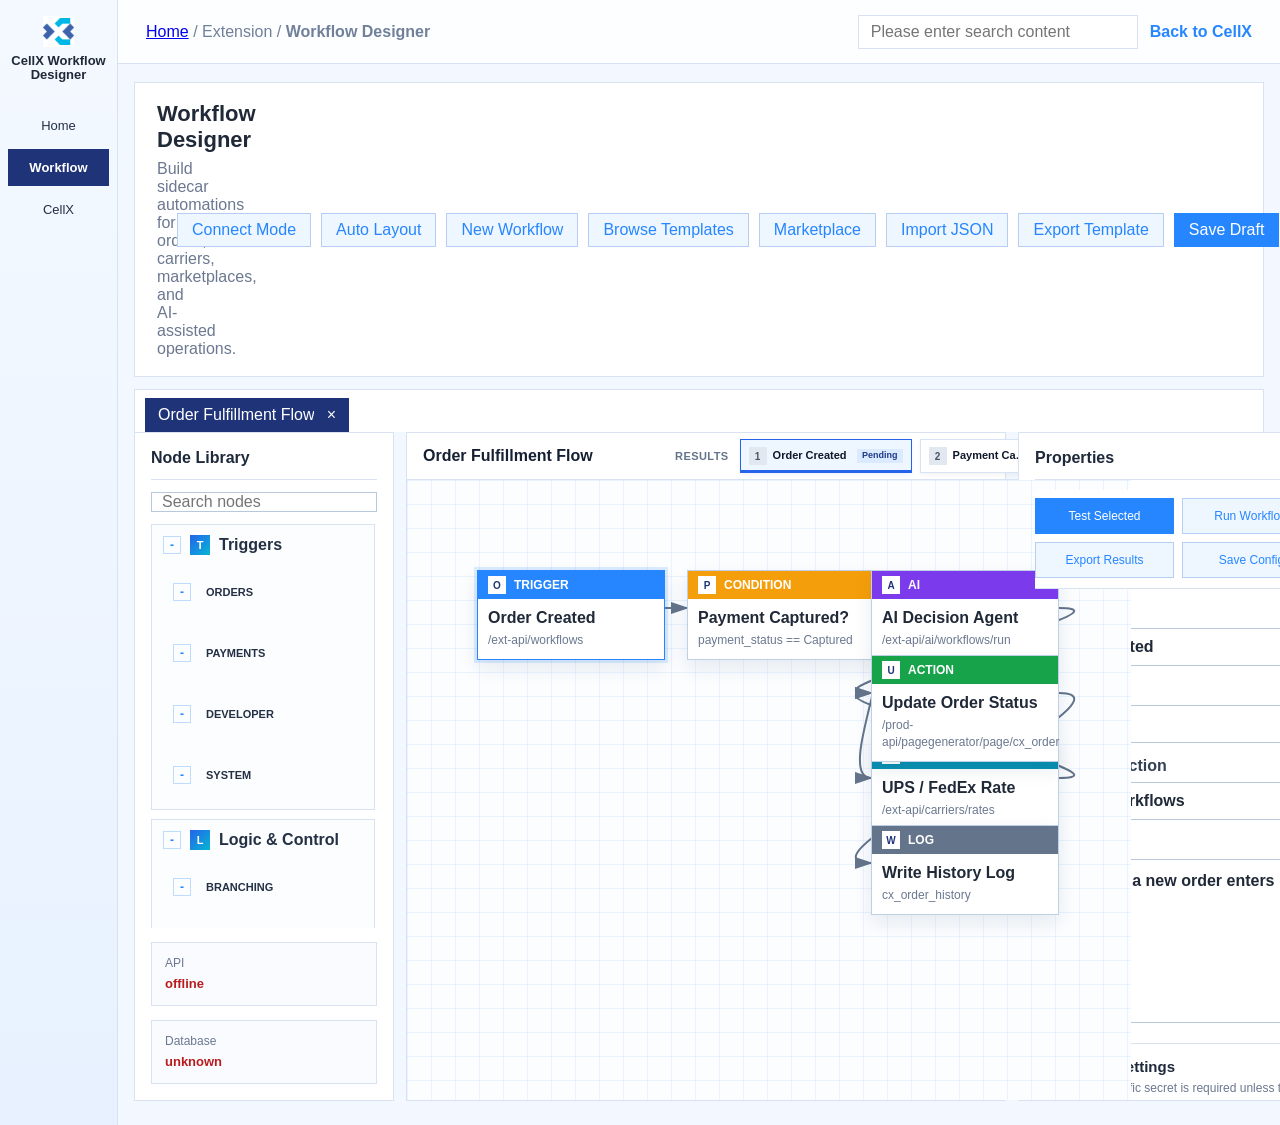
==== commit c385bfc1: "Update workflow templates and marketplace demos" ====
--- a/cellx-extension-ui/index.html
+++ b/cellx-extension-ui/index.html
@@ -4,7 +4,7 @@
   <meta charset="utf-8">
   <meta name="viewport" content="width=device-width, initial-scale=1">
   <title>CellX Workflow Designer</title>
-  <link rel="stylesheet" href="./styles.css?v=20260904-marketplace">
+  <link rel="stylesheet" href="./styles.css?v=20260906-marketplace-delete">
 </head>
 <body>
   <div class="app-shell">
@@ -79,29 +79,51 @@
           <div class="template-browser-head">
             <div>
               <strong>Workflow Template Marketplace</strong>
-              <span>Publish, buy, and import reusable workflow templates. Demo trading uses a 25% platform commission.</span>
+              <span>Publish, review, sell, and import reusable workflow templates. Stripe Checkout and Connect are supported when configured.</span>
             </div>
             <button id="closeMarketplaceBtn" type="button">Close</button>
           </div>
           <div class="marketplace-grid">
-            <form id="developerPublishForm" class="developer-card">
-              <strong>Developer listing</strong>
-              <span>Publish the active workflow as a sellable template.</span>
-              <label>Template name<input id="marketplaceName" type="text" placeholder="AI property recommendations workflow"></label>
-              <label>Category
-                <select id="marketplaceCategory">
-                  <option>Real Estate</option>
-                  <option>E-Commerce</option>
-                  <option>Finance</option>
-                  <option>Research</option>
-                  <option>Operations</option>
-                </select>
-              </label>
-              <label>Price USD<input id="marketplacePrice" type="number" min="0" step="1" value="49"></label>
-              <label>Developer name<input id="marketplaceDeveloper" type="text" value="Cell AI Data Developer"></label>
-              <label>Description<textarea id="marketplaceDescription" rows="3" placeholder="What business problem does this workflow solve?"></textarea></label>
-              <button class="primary" type="submit">Publish Template</button>
-            </form>
+            <div class="marketplace-left">
+              <form id="marketplaceAccountForm" class="developer-card">
+                <strong>Marketplace account</strong>
+                <span id="marketplaceAccountStatus">Login or register before publishing and buying.</span>
+                <label>Name<input id="marketplaceAccountName" type="text" placeholder="Developer name"></label>
+                <label>Email<input id="marketplaceAccountEmail" type="email" placeholder="you@company.com" required></label>
+                <label>Password<input id="marketplaceAccountPassword" type="password" placeholder="At least 8 characters" required></label>
+                <label>Role
+                  <select id="marketplaceAccountRole">
+                    <option value="developer_member">Developer member</option>
+                    <option value="business_buyer">Business buyer</option>
+                    <option value="agency_partner">Agency partner</option>
+                  </select>
+                </label>
+                <div class="button-row">
+                  <button class="primary" type="submit" data-marketplace-auth="login">Login</button>
+                  <button type="submit" data-marketplace-auth="register">Register</button>
+                </div>
+                <button id="connectStripeBtn" type="button">Connect Stripe Payout</button>
+              </form>
+              <form id="developerPublishForm" class="developer-card">
+                <strong>Developer listing</strong>
+                <span>Submit the active workflow for review before it becomes sellable.</span>
+                <label>Template name<input id="marketplaceName" type="text" placeholder="AI property recommendations workflow"></label>
+                <label>Category
+                  <select id="marketplaceCategory">
+                    <option>Real Estate</option>
+                    <option>E-Commerce</option>
+                    <option>Finance</option>
+                    <option>Research</option>
+                    <option>Operations</option>
+                  </select>
+                </label>
+                <label>Price USD<input id="marketplacePrice" type="number" min="0" step="1" value="49"></label>
+                <label>Developer name<input id="marketplaceDeveloper" type="text" value="Cell AI Data Developer"></label>
+                <label>Developer email<input id="marketplaceDeveloperEmail" type="email" placeholder="developer@company.com"></label>
+                <label>Description<textarea id="marketplaceDescription" rows="3" placeholder="What business problem does this workflow solve?"></textarea></label>
+                <button class="primary" type="submit">Submit For Review</button>
+              </form>
+            </div>
             <div>
               <div class="marketplace-tools">
                 <input id="marketplaceSearch" type="search" placeholder="Search marketplace templates">
@@ -134,10 +156,11 @@
 
           <section class="canvas-wrap">
             <div class="canvas-head">
-              <div>
+              <div class="workflow-title-block">
                 <strong id="workflowTitle">Order Fulfillment Flow</strong>
                 <span id="workflowDescription">Drag nodes, reposition them, then connect steps.</span>
               </div>
+              <div id="workflowResultTabsHost" class="canvas-result-tabs-host" aria-label="Workflow result tabs"></div>
               <button id="clearBtn" type="button">Clear</button>
             </div>
             <div id="canvas" class="canvas">
@@ -147,6 +170,7 @@
 
           <aside class="properties">
             <div class="panel-title">Properties</div>
+            <div id="propertyActionBar" class="property-action-bar"></div>
             <label>
               Node name
               <input id="propName" type="text" placeholder="Select a node">
@@ -173,6 +197,6 @@
     </section>
   </div>
 
-  <script src="./app.js?v=20260904-marketplace"></script>
+  <script src="./app.js?v=20260906-email-recipient-sync"></script>
 </body>
 </html>
--- a/cellx-extension-ui/styles.css
+++ b/cellx-extension-ui/styles.css
@@ -136,6 +136,11 @@
   margin-bottom: 12px;
 }
 
+.toolbar > div:first-child {
+  min-width: 0;
+  flex: 1 1 auto;
+}
+
 h1 {
   margin: 0 0 7px;
   font-size: 22px;
@@ -150,8 +155,15 @@
 .toolbar-actions {
   display: flex;
   gap: 10px;
-  flex-wrap: wrap;
+  flex: 0 0 auto;
+  flex-wrap: nowrap;
+  align-items: center;
   justify-content: flex-end;
+}
+
+.toolbar-actions button {
+  height: 34px;
+  white-space: nowrap;
 }
 
 .template-file-input {
@@ -401,6 +413,16 @@
   padding: 0 10px;
 }
 
+.template-card-actions button.danger {
+  color: #b42318;
+  background: #fff7f5;
+  border-color: #fecdca;
+}
+
+.template-card-actions button.danger:hover {
+  background: #fee4e2;
+}
+
 .template-empty {
   grid-column: 1 / -1;
   color: var(--muted);
@@ -413,6 +435,7 @@
   background: var(--panel);
   border: 1px solid var(--line);
   margin-bottom: 12px;
+  min-height: calc(100vh - 210px);
 }
 
 .marketplace-grid {
@@ -420,6 +443,16 @@
   grid-template-columns: 300px minmax(0, 1fr);
   gap: 14px;
   padding: 14px 16px 16px;
+  min-height: calc(100vh - 300px);
+}
+
+.marketplace-left {
+  display: grid;
+  gap: 12px;
+  align-content: start;
+  max-height: calc(100vh - 330px);
+  overflow: auto;
+  padding-right: 4px;
 }
 
 .developer-card {
@@ -465,6 +498,12 @@
   resize: vertical;
 }
 
+.button-row {
+  display: grid;
+  grid-template-columns: 1fr 1fr;
+  gap: 8px;
+}
+
 .marketplace-tools {
   display: grid;
   grid-template-columns: minmax(180px, 1fr) 170px auto;
@@ -476,13 +515,15 @@
   display: grid;
   grid-template-columns: repeat(auto-fill, minmax(255px, 1fr));
   gap: 12px;
-  max-height: 380px;
+  max-height: calc(100vh - 365px);
+  min-height: 560px;
   overflow: auto;
   padding-right: 2px;
+  align-content: start;
 }
 
 .marketplace-card {
-  min-height: 230px;
+  min-height: 260px;
 }
 
 .marketplace-meta {
@@ -491,6 +532,40 @@
   margin-top: 12px;
   color: #51617c;
   font-size: 12px;
+}
+
+.marketplace-status-pill {
+  justify-self: start;
+  display: inline-flex;
+  align-items: center;
+  min-height: 24px;
+  margin-top: 8px;
+  padding: 3px 8px;
+  border: 1px solid #bdd2f3;
+  background: #eef6ff;
+  color: #213f7a;
+  font-size: 12px;
+  font-weight: 800;
+  text-transform: capitalize;
+}
+
+.marketplace-status-pill.status-pending_review {
+  border-color: #f5c56b;
+  background: #fff5d9;
+  color: #7a4b00;
+}
+
+.marketplace-status-pill.status-listed,
+.marketplace-status-pill.status-approved {
+  border-color: #9ce8b6;
+  background: #e6fff0;
+  color: #087333;
+}
+
+.marketplace-status-pill.status-rejected {
+  border-color: #ffb3b3;
+  background: #fff0f0;
+  color: #b11212;
 }
 
 button {
@@ -746,22 +821,192 @@
 
 .canvas-wrap {
   display: grid;
-  grid-template-rows: 54px minmax(0, 1fr);
+  grid-template-rows: auto minmax(0, 1fr);
 }
 
 .canvas-head {
-  display: flex;
-  align-items: center;
-  justify-content: space-between;
+  display: grid;
+  grid-template-columns: minmax(240px, 0.36fr) minmax(360px, 1fr) auto;
+  align-items: center;
+  gap: 12px;
   padding: 0 16px;
+  min-height: 46px;
   border-bottom: 1px solid var(--line);
 }
 
-.canvas-head span {
+.canvas-head > div:first-child {
+  min-width: 0;
+}
+
+.workflow-title-block {
+  position: relative;
+  min-width: 0;
+}
+
+.workflow-title-block strong {
   display: block;
-  margin-top: 3px;
-  color: var(--muted);
+  overflow: hidden;
+  color: #172033;
+  font-size: 16px;
+  line-height: 1.15;
+  text-overflow: ellipsis;
+  white-space: nowrap;
+}
+
+.workflow-title-block span {
+  position: absolute;
+  left: 0;
+  top: calc(100% + 9px);
+  z-index: 20;
+  display: none;
+  width: min(420px, 70vw);
+  padding: 9px 10px;
+  color: #334155;
+  background: #fff;
+  border: 1px solid #bfdbfe;
+  box-shadow: 0 12px 28px rgba(15, 23, 42, 0.16);
   font-size: 12px;
+  font-weight: 500;
+  line-height: 1.35;
+}
+
+.workflow-title-block:hover span,
+.workflow-title-block:focus-within span {
+  display: block;
+}
+
+.canvas-result-tabs-host {
+  min-width: 0;
+}
+
+.canvas-result-tabs-shell {
+  display: grid;
+  grid-template-columns: auto minmax(0, 1fr);
+  align-items: center;
+  gap: 9px;
+  min-width: 0;
+}
+
+.canvas-result-tabs-shell > strong {
+  color: #64748b;
+  font-size: 11px;
+  font-weight: 900;
+  letter-spacing: 0.04em;
+  text-transform: uppercase;
+}
+
+.canvas-result-tabs {
+  display: flex;
+  align-items: center;
+  gap: 8px;
+  overflow-x: auto;
+  padding: 6px 2px;
+  scrollbar-width: thin;
+}
+
+.canvas-result-tabs button {
+  display: grid;
+  grid-template-columns: auto minmax(0, 1fr) auto;
+  align-items: center;
+  gap: 6px;
+  flex: 0 0 172px;
+  min-height: 32px;
+  padding: 5px 8px;
+  text-align: left;
+  color: #0f172a;
+  background: #fff;
+  border: 1px solid #d7e4f5;
+  box-shadow: 0 2px 5px rgba(15, 23, 42, 0.05);
+}
+
+.canvas-result-tabs button.active {
+  color: #0f172a;
+  background: #eef6ff;
+  border-color: #2563eb;
+  box-shadow: inset 0 -2px 0 #2563eb, 0 2px 5px rgba(37, 99, 235, 0.08);
+}
+
+.canvas-result-tabs button b,
+.canvas-result-tabs button em {
+  min-width: 0;
+}
+
+.canvas-result-tabs button b {
+  overflow: hidden;
+  font-size: 11px;
+  font-weight: 900;
+  line-height: 1.2;
+  text-overflow: ellipsis;
+  white-space: nowrap;
+}
+
+.result-step-number {
+  display: inline-grid;
+  place-items: center;
+  width: 18px;
+  height: 18px;
+  color: #334155;
+  background: #e2e8f0;
+  font-size: 10px;
+  font-weight: 900;
+}
+
+.result-step-number.pass,
+.result-step-number.connected {
+  color: #065f46;
+  background: #dcfce7;
+}
+
+.result-step-number.error,
+.result-step-number.failed {
+  color: #991b1b;
+  background: #fee2e2;
+}
+
+.result-step-number.pending {
+  color: #475569;
+  background: #e2e8f0;
+}
+
+.canvas-result-tabs button em {
+  width: fit-content;
+  max-width: 58px;
+  overflow: hidden;
+  padding: 2px 5px;
+  color: #065f46;
+  background: #dcfce7;
+  font-style: normal;
+  font-size: 9px;
+  font-weight: 900;
+  line-height: 1.1;
+  text-overflow: ellipsis;
+  white-space: nowrap;
+}
+
+.canvas-result-tabs button.active em {
+  color: #1e3a8a;
+  background: #dbeafe;
+}
+
+.canvas-result-tabs em.error {
+  color: #991b1b;
+  background: #fee2e2;
+}
+
+.canvas-result-table-host {
+  min-width: 0;
+  max-height: 230px;
+  overflow: auto;
+  background: #fff;
+  border-bottom: 1px solid var(--line);
+}
+
+.canvas-result-panel {
+  padding: 9px 14px 11px;
+}
+
+.canvas-result-panel .result-table-wrap {
+  max-height: 148px;
 }
 
 .canvas {
@@ -875,6 +1120,7 @@
 .type-control .node-head { background: #475569; }
 .type-cellx-db .node-head { background: #0f766e; }
 .type-ai .node-head { background: #7c3aed; }
+.type-external-agent .node-head { background: #4f46e5; }
 .type-carrier .node-head { background: #0891b2; }
 .type-amazon .node-head { background: #334155; }
 .type-script .node-head { background: #111827; }
@@ -971,6 +1217,21 @@
   margin: 14px 0 12px;
 }
 
+.property-action-bar {
+  position: sticky;
+  top: -16px;
+  z-index: 4;
+  margin: -2px 0 12px;
+  padding: 8px 0 10px;
+  background: var(--panel);
+  border-bottom: 1px solid var(--line);
+}
+
+.property-actions {
+  grid-template-columns: repeat(2, minmax(0, 1fr));
+  margin: 0;
+}
+
 .connection-actions button {
   min-width: 0;
   height: 36px;
@@ -1129,6 +1390,296 @@
   font-size: 11px;
 }
 
+.workflow-result-tabs {
+  margin: 10px;
+  background: #fff;
+  border: 1px solid #dbe6f5;
+}
+
+.result-tabs-title {
+  display: flex;
+  align-items: center;
+  justify-content: space-between;
+  gap: 10px;
+  padding: 9px 10px;
+  border-bottom: 1px solid #e2e8f0;
+}
+
+.result-tabs-title strong {
+  color: #172033;
+  font-size: 12px;
+}
+
+.result-tabs-title span {
+  color: var(--muted);
+  font-size: 11px;
+}
+
+.result-tab-list {
+  display: flex;
+  gap: 6px;
+  padding: 8px;
+  overflow-x: auto;
+  border-bottom: 1px solid #e2e8f0;
+}
+
+.result-tab-list button {
+  flex: 0 0 150px;
+  min-height: 50px;
+  padding: 7px 8px;
+  text-align: left;
+  background: #f8fbff;
+  border: 1px solid #c7d7ee;
+}
+
+.result-tab-list button.active {
+  color: #fff;
+  background: #1e40af;
+  border-color: #1e40af;
+}
+
+.result-tab-list button span,
+.result-tab-list button em {
+  display: block;
+}
+
+.result-tab-list button span {
+  overflow: hidden;
+  font-size: 11px;
+  font-weight: 800;
+  line-height: 1.25;
+  text-overflow: ellipsis;
+  white-space: nowrap;
+}
+
+.result-tab-list button em {
+  margin-top: 5px;
+  width: fit-content;
+  padding: 2px 5px;
+  color: #475569;
+  background: #e2e8f0;
+  font-style: normal;
+  font-size: 10px;
+  font-weight: 800;
+}
+
+.result-tab-list button.active em {
+  color: #1e3a8a;
+  background: #dbeafe;
+}
+
+.result-tab-list em.success {
+  color: #065f46;
+  background: #dcfce7;
+}
+
+.result-tab-list em.error {
+  color: #991b1b;
+  background: #fee2e2;
+}
+
+.result-tab-panel {
+  padding: 10px;
+}
+
+.result-tab-panel-head {
+  display: flex;
+  align-items: flex-start;
+  justify-content: space-between;
+  gap: 10px;
+  margin-bottom: 8px;
+}
+
+.result-tab-panel-head strong,
+.result-tab-panel-head span {
+  display: block;
+}
+
+.result-tab-panel-head strong {
+  color: #172033;
+  font-size: 13px;
+}
+
+.result-tab-panel-head span {
+  margin-top: 3px;
+  color: var(--muted);
+  font-size: 11px;
+  line-height: 1.35;
+}
+
+.result-tab-panel-head button {
+  flex: 0 0 auto;
+  min-height: 28px;
+  padding: 4px 9px;
+  color: var(--blue);
+  background: #eff6ff;
+  border: 1px solid #bfdbfe;
+  font-size: 11px;
+  font-weight: 800;
+}
+
+.result-table-shell {
+  position: relative;
+  width: 100%;
+  min-width: 0;
+}
+
+.result-scroll-hint {
+  position: absolute;
+  right: 20px;
+  top: 8px;
+  z-index: 4;
+  padding: 3px 8px;
+  color: #1e40af;
+  background: rgba(239, 246, 255, 0.92);
+  border: 1px solid #bfdbfe;
+  font-size: 10px;
+  font-weight: 800;
+  pointer-events: none;
+}
+
+.result-table-shell::after {
+  content: "";
+  position: absolute;
+  top: 1px;
+  right: 16px;
+  bottom: 16px;
+  width: 34px;
+  z-index: 3;
+  pointer-events: none;
+  background: linear-gradient(90deg, rgba(255, 255, 255, 0), rgba(30, 64, 175, 0.12));
+}
+
+.result-table-wrap {
+  width: 100%;
+  min-width: 0;
+  max-height: 320px;
+  overflow-x: scroll;
+  overflow-y: scroll;
+  border: 1px solid #dbe6f5;
+  background: #fff;
+  scrollbar-gutter: stable both-edges;
+  scrollbar-color: #8b98aa #eef2f7;
+  scrollbar-width: auto;
+}
+
+.result-table-wrap::-webkit-scrollbar {
+  width: 15px;
+  height: 15px;
+}
+
+.result-table-wrap::-webkit-scrollbar-track {
+  background: #eef2f7;
+  border-top: 1px solid #dbe6f5;
+  border-left: 1px solid #dbe6f5;
+}
+
+.result-table-wrap::-webkit-scrollbar-thumb {
+  background: #8b98aa;
+  border: 3px solid #eef2f7;
+}
+
+.result-table-wrap::-webkit-scrollbar-thumb:hover {
+  background: #64748b;
+}
+
+.result-table-wrap::-webkit-scrollbar-corner {
+  background: #eef2f7;
+}
+
+.result-data-table {
+  width: max-content;
+  min-width: 680px;
+  border-collapse: collapse;
+  table-layout: auto;
+}
+
+.result-data-table th,
+.result-data-table td {
+  min-width: 116px;
+  max-width: 260px;
+  padding: 8px 10px;
+  border-bottom: 1px solid #e2e8f0;
+  border-right: 1px solid #eef2f7;
+  color: #172033;
+  font-size: 12px;
+  line-height: 1.35;
+  text-align: left;
+  vertical-align: top;
+}
+
+.result-data-table th {
+  position: sticky;
+  top: 0;
+  z-index: 2;
+  color: #0f172a;
+  background: #eef6ff;
+  font-weight: 900;
+  white-space: normal;
+  overflow-wrap: anywhere;
+}
+
+.result-data-table td {
+  overflow: hidden;
+  text-overflow: ellipsis;
+  white-space: nowrap;
+}
+
+.result-cell-link {
+  display: inline-block;
+  max-width: 100%;
+  overflow: hidden;
+  color: var(--blue);
+  font-weight: 700;
+  text-decoration: underline;
+  text-overflow: ellipsis;
+  vertical-align: top;
+  white-space: nowrap;
+}
+
+.result-cell-link:hover {
+  color: #1d4ed8;
+}
+
+.result-data-table th:first-child,
+.result-data-table td:first-child {
+  position: sticky;
+  left: 0;
+  z-index: 1;
+  min-width: 92px;
+  background: inherit;
+}
+
+.result-data-table th:first-child {
+  z-index: 3;
+  background: #eef6ff;
+}
+
+.result-data-table td:first-child {
+  background: #fff;
+}
+
+.result-data-table tr:hover td {
+  background: #f8fbff;
+}
+
+.result-data-table tr:hover td:first-child {
+  background: #f8fbff;
+}
+
+.result-table-foot,
+.result-table-empty {
+  padding: 7px 2px 0;
+  color: var(--muted);
+  font-size: 11px;
+}
+
+.result-table-empty {
+  padding: 10px;
+  border: 1px dashed #c7d7ee;
+  background: #f8fbff;
+}
+
 .test-result-card {
   padding: 11px 12px;
   border-top: 1px solid #e2e8f0;
@@ -1143,6 +1694,13 @@
   align-items: center;
   justify-content: space-between;
   gap: 8px;
+}
+
+.test-result-head span {
+  display: inline-flex;
+  flex: 0 0 auto;
+  align-items: center;
+  gap: 6px;
 }
 
 .test-result-head strong {
@@ -1150,6 +1708,16 @@
   color: #172033;
   font-size: 12px;
   line-height: 1.25;
+}
+
+.test-result-head button {
+  min-height: 24px;
+  padding: 3px 7px;
+  color: var(--blue);
+  background: #eff6ff;
+  border: 1px solid #bfdbfe;
+  font-size: 10px;
+  font-weight: 800;
 }
 
 .test-result-head em {
@@ -1216,6 +1784,159 @@
   word-break: break-word;
 }
 
+.result-dialog-backdrop {
+  position: fixed;
+  inset: 0;
+  z-index: 1000;
+  display: grid;
+  place-items: center;
+  padding: 24px;
+  background: rgba(15, 23, 42, 0.38);
+}
+
+.result-dialog {
+  width: min(1080px, 94vw);
+  max-height: 88vh;
+  overflow: hidden;
+  display: grid;
+  grid-template-rows: auto auto auto minmax(0, 1fr);
+  background: #f8fbff;
+  border: 1px solid #bfdbfe;
+  box-shadow: 0 24px 70px rgba(15, 23, 42, 0.24);
+}
+
+.result-dialog header {
+  position: relative;
+  display: flex;
+  align-items: center;
+  justify-content: space-between;
+  gap: 16px;
+  padding: 16px 88px 16px 18px;
+  background: #fff;
+  border-bottom: 1px solid var(--line);
+}
+
+.result-dialog header button {
+  position: absolute;
+  top: 14px;
+  right: 18px;
+  z-index: 5;
+  min-width: 56px;
+  min-height: 34px;
+  color: var(--blue);
+  background: #eff6ff;
+  border: 1px solid #bfdbfe;
+  font-weight: 800;
+}
+
+.result-dialog header strong,
+.result-dialog header span {
+  display: block;
+}
+
+.result-dialog header strong {
+  color: #111827;
+  font-size: 18px;
+}
+
+.result-dialog header span {
+  margin-top: 4px;
+  color: var(--muted);
+  font-size: 12px;
+}
+
+.result-summary {
+  display: grid;
+  grid-template-columns: repeat(auto-fit, minmax(150px, 1fr));
+  gap: 10px;
+  padding: 14px 18px;
+  border-bottom: 1px solid var(--line);
+}
+
+.result-summary div {
+  padding: 10px;
+  background: #fff;
+  border: 1px solid #dbe6f5;
+}
+
+.result-summary span {
+  display: block;
+  color: var(--muted);
+  font-size: 11px;
+}
+
+.result-summary strong {
+  display: block;
+  margin-top: 4px;
+  color: #111827;
+  font-size: 14px;
+  line-height: 1.3;
+  word-break: break-word;
+}
+
+.result-dialog-table {
+  min-width: 0;
+  padding: 14px 18px;
+  border-bottom: 1px solid var(--line);
+  background: #fff;
+}
+
+.result-dialog-section-title {
+  display: flex;
+  align-items: center;
+  justify-content: space-between;
+  gap: 10px;
+  margin-bottom: 8px;
+}
+
+.result-dialog-section-title b {
+  color: #334155;
+  font-size: 11px;
+  text-transform: uppercase;
+}
+
+.result-dialog-section-title span {
+  color: var(--muted);
+  font-size: 11px;
+}
+
+.result-dialog-table .result-table-wrap {
+  height: clamp(260px, 44vh, 430px);
+  max-height: 48vh;
+  min-height: 260px;
+}
+
+.result-dialog-grid {
+  min-height: 0;
+  display: grid;
+  grid-template-columns: minmax(0, 0.9fr) minmax(0, 1.1fr);
+  gap: 12px;
+  padding: 16px 18px 18px;
+  overflow: auto;
+}
+
+.result-dialog-grid b {
+  display: block;
+  margin-bottom: 7px;
+  color: #334155;
+  font-size: 11px;
+  text-transform: uppercase;
+}
+
+.result-dialog-grid pre {
+  max-height: 56vh;
+  margin: 0;
+  padding: 12px;
+  overflow: auto;
+  color: #172033;
+  background: #fff;
+  border: 1px solid #dbe6f5;
+  font-size: 12px;
+  line-height: 1.45;
+  white-space: pre-wrap;
+  word-break: break-word;
+}
+
 .hint {
   color: var(--muted);
   background: #f7fbff;
@@ -1371,6 +2092,7 @@
   }
 
   .canvas-head {
+    grid-template-columns: 1fr;
     min-height: 58px;
     gap: 10px;
     padding: 8px 10px;
@@ -1384,6 +2106,23 @@
   .canvas-head span {
     font-size: 11px;
     line-height: 1.35;
+  }
+
+  .canvas-result-tabs-shell {
+    grid-template-columns: 1fr;
+    gap: 5px;
+  }
+
+  .canvas-result-tabs {
+    padding: 4px 1px;
+  }
+
+  .canvas-result-tabs button {
+    flex-basis: 148px;
+  }
+
+  .canvas-result-table-host {
+    max-height: 240px;
   }
 
   .canvas {
@@ -1429,4 +2168,206 @@
   .hint {
     font-size: 13px;
   }
-}
+
+  .tabs {
+    overflow-x: auto;
+    padding-bottom: 2px;
+  }
+
+  .tabs button {
+    flex: 0 0 auto;
+    min-width: 170px;
+  }
+
+  .marketplace-panel {
+    min-height: 0;
+    margin-bottom: 10px;
+    overflow: hidden;
+  }
+
+  .template-browser-head {
+    display: grid;
+    grid-template-columns: 1fr;
+    gap: 10px;
+    padding: 12px;
+  }
+
+  .template-browser-head button {
+    width: 100%;
+  }
+
+  .template-browser-tools {
+    display: grid;
+    grid-template-columns: 1fr;
+    gap: 8px;
+    padding: 12px;
+  }
+
+  .template-filter-row {
+    display: grid;
+    grid-template-columns: 1fr;
+    min-width: 0;
+  }
+
+  .template-browser-tools input,
+  .template-browser-tools select {
+    width: 100%;
+    min-height: 40px;
+  }
+
+  .template-browser-tools span {
+    white-space: normal;
+  }
+
+  .template-list {
+    grid-template-columns: 1fr;
+    max-height: none;
+    overflow: visible;
+    padding: 12px;
+  }
+
+  .marketplace-grid {
+    grid-template-columns: 1fr;
+    min-height: 0;
+    gap: 12px;
+    padding: 12px;
+  }
+
+  .marketplace-left {
+    max-height: none;
+    overflow: visible;
+    padding-right: 0;
+  }
+
+  .developer-card {
+    padding: 12px;
+    gap: 9px;
+  }
+
+  .developer-card strong {
+    font-size: 16px;
+  }
+
+  .developer-card label {
+    font-size: 12px;
+  }
+
+  .developer-card input,
+  .developer-card select,
+  .developer-card textarea,
+  .marketplace-tools input,
+  .marketplace-tools select {
+    min-height: 40px;
+    font-size: 13px;
+  }
+
+  .button-row {
+    grid-template-columns: 1fr;
+  }
+
+  .marketplace-tools {
+    grid-template-columns: 1fr;
+    gap: 8px;
+    margin-bottom: 10px;
+  }
+
+  .marketplace-status {
+    font-size: 12px;
+    margin-bottom: 8px;
+  }
+
+  .marketplace-list {
+    grid-template-columns: 1fr;
+    max-height: none;
+    min-height: 0;
+    overflow: visible;
+    padding-right: 0;
+    gap: 10px;
+  }
+
+  .marketplace-card {
+    min-height: 0;
+  }
+
+  .marketplace-card .template-card-top {
+    gap: 8px;
+  }
+
+  .marketplace-card h2 {
+    font-size: 16px;
+    line-height: 1.22;
+  }
+
+  .marketplace-card p {
+    font-size: 13px;
+    line-height: 1.4;
+  }
+
+  .marketplace-meta {
+    font-size: 12px;
+  }
+
+  .template-card-actions {
+    display: grid;
+    grid-template-columns: 1fr 1fr;
+    gap: 8px;
+  }
+
+  .template-card-actions button {
+    width: 100%;
+    min-height: 38px;
+  }
+
+  .result-dialog-backdrop {
+    padding: 10px;
+    align-items: stretch;
+  }
+
+  .result-dialog {
+    width: 100%;
+    max-height: calc(100vh - 20px);
+  }
+
+  .result-dialog header {
+    align-items: flex-start;
+    flex-direction: column;
+    padding-right: 88px;
+  }
+
+  .result-dialog header button {
+    width: auto;
+  }
+
+  .result-tabs-title,
+  .result-tab-panel-head,
+  .result-dialog-section-title {
+    align-items: flex-start;
+    flex-direction: column;
+  }
+
+  .result-tab-list button {
+    flex-basis: 132px;
+  }
+
+  .result-tab-panel-head button {
+    width: 100%;
+  }
+
+  .result-table-wrap {
+    max-height: 300px;
+    min-height: 220px;
+  }
+
+  .result-dialog-table .result-table-wrap {
+    height: 300px;
+    max-height: 42vh;
+  }
+
+  .result-data-table {
+    min-width: 620px;
+  }
+
+  .result-dialog-grid {
+    grid-template-columns: 1fr;
+  }
+}
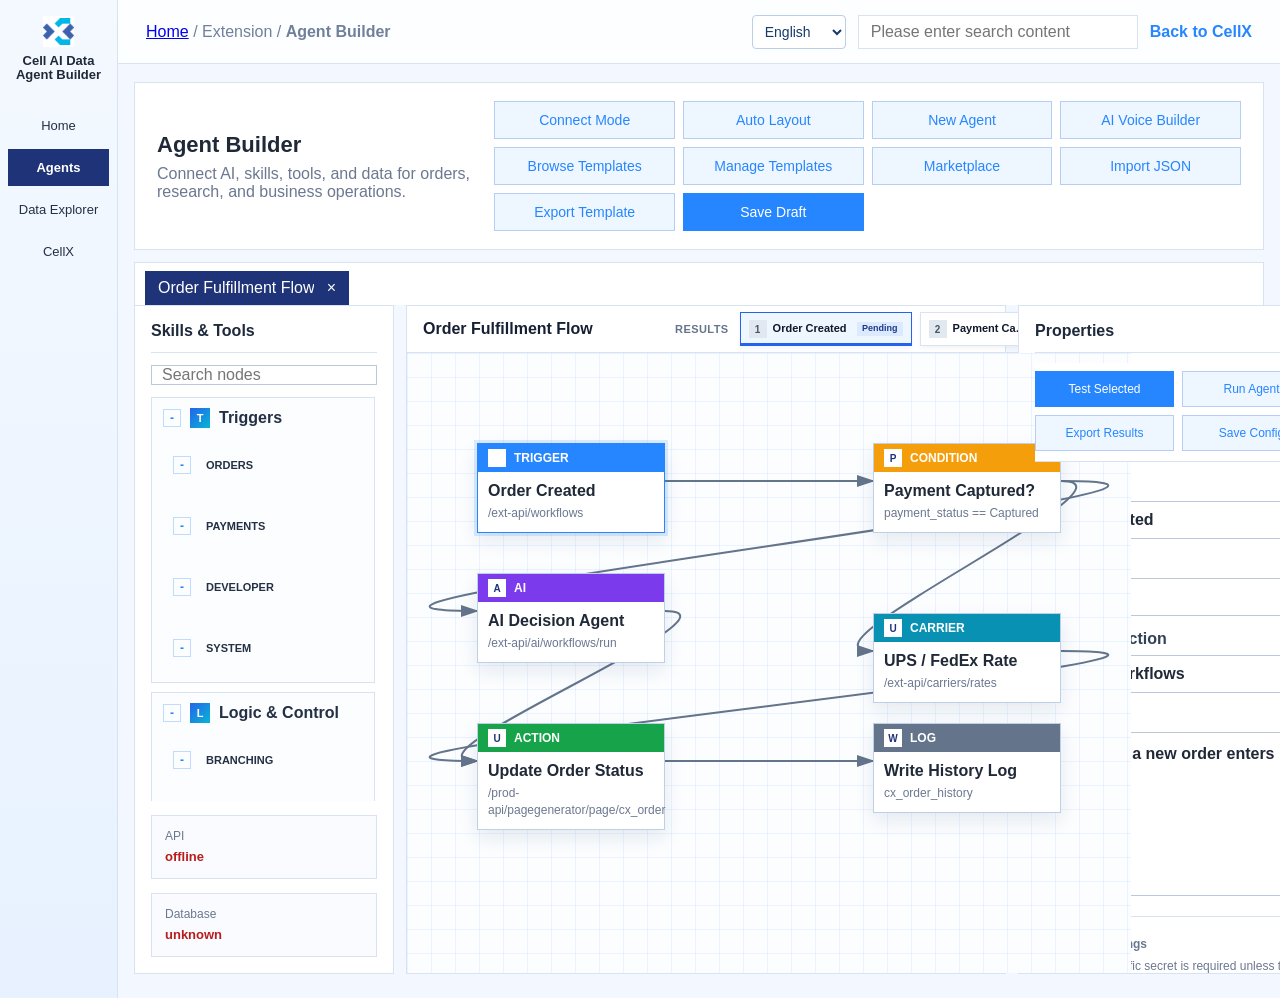
==== commit fb47c735: "Update CellX workflows, Runway video tools, voice and data explorer" ====
--- a/cellx-extension-ui/index.html
+++ b/cellx-extension-ui/index.html
@@ -3,8 +3,12 @@
 <head>
   <meta charset="utf-8">
   <meta name="viewport" content="width=device-width, initial-scale=1">
-  <title>CellX Workflow Designer</title>
-  <link rel="stylesheet" href="./styles.css?v=20260906-marketplace-delete">
+  <title data-i18n="Cell AI Data | Agent Builder">Cell AI Data | Agent Builder</title>
+  <link rel="stylesheet" href="./styles.css?v=20260914-voice-layout-v1">
+  <link rel="stylesheet" href="./i18n.css?v=20260914-i18n-v1">
+  <script src="./i18n.js?v=20260914-i18n-v1"></script>
+  <script src="./i18n-static-zh.js?v=20260914-i18n-v1"></script>
+  <script src="./i18n-zh.js?v=20260914-i18n-v1"></script>
 </head>
 <body>
   <div class="app-shell">
@@ -12,62 +16,105 @@
       <div class="brand">
         <img class="brand-logo" src="./logo-Ck36VV97.png" alt="CellX logo">
         <div>
-          <strong>CellX Workflow</strong>
-          <span>Designer</span>
+          <strong>Cell AI Data</strong>
+          <span data-i18n="Agent Builder">Agent Builder</span>
         </div>
       </div>
       <nav>
-        <a href="https://cellaidata.com/">Home</a>
-        <a class="active" href="/workflow/" title="Workflow Designer">Workflow</a>
+        <a href="https://cellaidata.com/" data-i18n="Home">Home</a>
+        <a class="active" href="/agent/" title="Agent Builder" data-i18n-title="Agent Builder" data-i18n="Agents">Agents</a>
+        <a href="/data/" data-i18n="Data Explorer">Data Explorer</a>
         <a href="https://app.cellaidata.com/">CellX</a>
       </nav>
     </aside>
 
     <section class="workspace">
       <header class="topbar">
-        <div class="breadcrumbs"><a href="https://cellaidata.com/">Home</a> / Extension / <strong>Workflow Designer</strong></div>
+        <div class="breadcrumbs"><a href="https://cellaidata.com/" data-i18n="Home">Home</a> <span data-i18n="/ Extension /">/ Extension /</span> <strong data-i18n="Agent Builder">Agent Builder</strong></div>
         <div class="top-actions">
-          <input type="search" placeholder="Please enter search content">
-          <a href="https://app.cellaidata.com/">Back to CellX</a>
+          <select data-language-picker aria-label="Language"><option value="en">English</option><option value="zh-CN">中文</option></select>
+          <input type="search" placeholder="Please enter search content" data-i18n-placeholder="Please enter search content">
+          <a href="https://app.cellaidata.com/" data-i18n="Back to CellX">Back to CellX</a>
         </div>
       </header>
 
       <main class="designer">
         <section class="toolbar">
           <div>
-            <h1>Workflow Designer</h1>
-            <p>Build sidecar automations for orders, carriers, marketplaces, and AI-assisted operations.</p>
+            <h1 data-i18n="Agent Builder">Agent Builder</h1>
+            <p data-i18n="Connect AI, skills, tools, and data for orders, research, and business operations.">Connect AI, skills, tools, and data for orders, research, and business operations.</p>
           </div>
           <div class="toolbar-actions">
-            <button id="connectModeBtn" type="button">Connect Mode</button>
-            <button id="autoLayoutBtn" type="button">Auto Layout</button>
-            <button id="newWorkflowBtn" type="button">New Workflow</button>
-            <button id="browseTemplatesBtn" type="button">Browse Templates</button>
-            <button id="marketplaceBtn" type="button">Marketplace</button>
-            <button id="importTemplateBtn" type="button">Import JSON</button>
-            <button id="exportTemplateBtn" type="button">Export Template</button>
-            <button id="saveBtn" class="primary" type="button">Save Draft</button>
+            <button id="connectModeBtn" type="button" data-i18n="Connect Mode">Connect Mode</button>
+            <button id="autoLayoutBtn" type="button" data-i18n="Auto Layout">Auto Layout</button>
+            <button id="newWorkflowBtn" type="button" data-i18n="New Agent">New Agent</button>
+            <button id="aiVoiceBuilderBtn" type="button" data-i18n="AI Voice Builder">AI Voice Builder</button>
+            <button id="browseTemplatesBtn" type="button" data-i18n="Browse Templates">Browse Templates</button>
+            <button id="manageTemplatesBtn" type="button" data-i18n="Manage Templates">Manage Templates</button>
+            <button id="marketplaceBtn" type="button" data-i18n="Marketplace">Marketplace</button>
+            <button id="importTemplateBtn" type="button" data-i18n="Import JSON">Import JSON</button>
+            <button id="exportTemplateBtn" type="button" data-i18n="Export Template">Export Template</button>
+            <button id="saveBtn" class="primary" type="button" data-i18n="Save Draft">Save Draft</button>
             <input id="templateFileInput" class="template-file-input" type="file" accept="application/json,.json">
           </div>
         </section>
 
-        <section class="workflow-tabs-wrap" aria-label="Workflow tabs">
+        <section class="workflow-tabs-wrap" aria-label="Agent tabs" data-i18n-aria-label="Agent tabs">
           <div id="workflowTabs" class="workflow-tabs"></div>
         </section>
 
-        <section id="templateBrowser" class="template-browser" aria-label="Workflow template browser" hidden>
-          <div class="template-browser-head">
-            <div>
-              <strong>Workflow Template Library</strong>
-              <span>Browse generated JSON templates and import them as new workflow tabs.</span>
-            </div>
-            <button id="closeTemplatesBtn" type="button">Close</button>
+        <section id="aiVoiceBuilderPanel" class="ai-voice-builder-panel" aria-label="AI voice agent builder" hidden data-i18n-aria-label="AI voice agent builder">
+          <div class="template-browser-head">
+            <div>
+              <strong data-i18n="AI Voice Agent Builder">AI Voice Agent Builder</strong>
+              <span data-i18n="AI voice assistant">AI voice assistant</span>
+            </div>
+            <button id="closeAiVoiceBuilderBtn" type="button" data-i18n="Close">Close</button>
+          </div>
+          <div class="ai-voice-builder-body">
+            <div class="ai-voice-input">
+              <label for="aiVoiceAccessToken" data-i18n="Access token">Access token</label>
+              <input id="aiVoiceAccessToken" type="password" autocomplete="off" placeholder="Management access token" data-i18n-placeholder="Management access token">
+              <div id="aiVoiceConversation" class="ai-voice-conversation" role="log" aria-label="Conversation" aria-live="polite" data-i18n-aria-label="Conversation"></div>
+              <audio id="aiVoiceAudio" autoplay></audio>
+              <textarea id="aiVoicePrompt" rows="2" placeholder="Example: Build an order agent with skills to fetch OrderDesk orders each night, save them to CellX, and summarize the results." data-i18n-placeholder="Example: Build an order agent with skills to fetch OrderDesk orders each night, save them to CellX, and summarize the results."></textarea>
+              <div class="ai-voice-actions">
+                <button id="voiceListenBtn" type="button" data-i18n="Connect Voice">Connect Voice</button>
+                <button id="voiceScreenshotBtn" type="button">Upload Screenshot</button>
+                <button id="voiceStopBtn" type="button" disabled data-i18n="Disconnect">Disconnect</button>
+                <button id="voiceMuteBtn" type="button" disabled aria-pressed="false" data-i18n="Mute">Mute</button>
+                <button id="voiceSendBtn" type="button" disabled data-i18n="Send">Send</button>
+                <button id="buildWorkflowWithAiBtn" class="primary" type="button" data-i18n="Build Agent">Build Agent</button>
+              </div>
+              <div id="voiceScreenshots" class="voice-screenshots" aria-live="polite"></div>
+              <span id="aiVoiceStatus">Ready.</span>
+            </div>
+            <div class="ai-voice-preview">
+              <div class="manager-section-head">
+                <strong data-i18n="Draft Preview">Draft Preview</strong>
+                <span id="aiVoiceDraftMeta">No draft yet</span>
+              </div>
+              <pre id="aiVoiceDraftPreview">{}</pre>
+              <div class="ai-voice-actions">
+                <button id="importAiDraftBtn" class="primary" type="button" disabled data-i18n="Apply Draft">Apply Draft</button>
+              </div>
+            </div>
+          </div>
+        </section>
+
+        <section id="templateBrowser" class="template-browser" aria-label="Agent template browser" hidden data-i18n-aria-label="Agent template browser">
+          <div class="template-browser-head">
+            <div>
+              <strong data-i18n="Agent Template Library">Agent Template Library</strong>
+              <span data-i18n="Reusable agent templates and connected skills.">Reusable agent templates and connected skills.</span>
+            </div>
+            <button id="closeTemplatesBtn" type="button" data-i18n="Close">Close</button>
           </div>
           <div class="template-browser-tools">
             <div class="template-filter-row">
-              <input id="templateSearch" type="search" placeholder="Search workflow templates">
-              <select id="templateCategoryFilter" aria-label="Filter workflow templates by category">
-                <option value="">All categories</option>
+              <input id="templateSearch" type="search" placeholder="Search agent templates" data-i18n-placeholder="Search agent templates">
+              <select id="templateCategoryFilter" aria-label="Filter agent templates by category" data-i18n-aria-label="Filter agent templates by category">
+                <option value="" data-i18n="All categories">All categories</option>
               </select>
             </div>
             <span id="templateLibraryStatus">Loading templates...</span>
@@ -75,62 +122,99 @@
           <div id="templateList" class="template-list"></div>
         </section>
 
-        <section id="marketplacePanel" class="marketplace-panel" aria-label="Workflow marketplace" hidden>
-          <div class="template-browser-head">
-            <div>
-              <strong>Workflow Template Marketplace</strong>
-              <span>Publish, review, sell, and import reusable workflow templates. Stripe Checkout and Connect are supported when configured.</span>
-            </div>
-            <button id="closeMarketplaceBtn" type="button">Close</button>
+        <section id="templateManagerPanel" class="template-manager-panel" aria-label="Agent template manager" hidden data-i18n-aria-label="Agent template manager">
+          <div class="template-browser-head">
+            <div>
+              <strong data-i18n="Template Manager">Template Manager</strong>
+              <span data-i18n="Manage backend template files, customer scripts, and scheduled jobs.">Manage backend template files, customer scripts, and scheduled jobs.</span>
+            </div>
+            <button id="closeTemplateManagerBtn" type="button" data-i18n="Close">Close</button>
+          </div>
+          <div class="template-manager-tools">
+            <button id="refreshTemplateManagerBtn" type="button" data-i18n="Refresh">Refresh</button>
+            <span id="templateManagerStatus">Loading backend inventory...</span>
+          </div>
+          <div class="template-manager-grid">
+            <section class="manager-section">
+              <div class="manager-section-head">
+                <strong data-i18n="Template JSON files">Template JSON files</strong>
+                <span id="managedTemplateCount">0 files</span>
+              </div>
+              <div id="managedTemplateList" class="manager-list"></div>
+            </section>
+            <section class="manager-section">
+              <div class="manager-section-head">
+                <strong data-i18n="Customer scripts">Customer scripts</strong>
+                <span id="managedScriptCount">0 files</span>
+              </div>
+              <div id="managedScriptList" class="manager-list"></div>
+            </section>
+            <section class="manager-section">
+              <div class="manager-section-head">
+                <strong data-i18n="Scheduled jobs">Scheduled jobs</strong>
+                <span id="managedTimerCount">0 jobs</span>
+              </div>
+              <div id="managedTimerList" class="manager-list"></div>
+            </section>
+          </div>
+        </section>
+
+        <section id="marketplacePanel" class="marketplace-panel" aria-label="Agent marketplace" hidden data-i18n-aria-label="Agent marketplace">
+          <div class="template-browser-head">
+            <div>
+              <strong data-i18n="Agent Marketplace">Agent Marketplace</strong>
+              <span data-i18n="Reusable agents with skills for your industry.">Reusable agents with skills for your industry.</span>
+            </div>
+            <button id="closeMarketplaceBtn" type="button" data-i18n="Close">Close</button>
           </div>
           <div class="marketplace-grid">
             <div class="marketplace-left">
               <form id="marketplaceAccountForm" class="developer-card">
-                <strong>Marketplace account</strong>
+                <strong data-i18n="Marketplace account">Marketplace account</strong>
                 <span id="marketplaceAccountStatus">Login or register before publishing and buying.</span>
-                <label>Name<input id="marketplaceAccountName" type="text" placeholder="Developer name"></label>
-                <label>Email<input id="marketplaceAccountEmail" type="email" placeholder="you@company.com" required></label>
-                <label>Password<input id="marketplaceAccountPassword" type="password" placeholder="At least 8 characters" required></label>
-                <label>Role
+                <label><span data-i18n="Name">Name</span><input id="marketplaceAccountName" type="text" placeholder="Developer name" data-i18n-placeholder="Developer name"></label>
+                <label><span data-i18n="Email">Email</span><input id="marketplaceAccountEmail" type="email" placeholder="you@company.com" required></label>
+                <label><span data-i18n="Password">Password</span><input id="marketplaceAccountPassword" type="password" placeholder="At least 8 characters" required data-i18n-placeholder="At least 8 characters"></label>
+                <label><span data-i18n="Role">Role</span>
                   <select id="marketplaceAccountRole">
-                    <option value="developer_member">Developer member</option>
-                    <option value="business_buyer">Business buyer</option>
-                    <option value="agency_partner">Agency partner</option>
+                    <option value="developer_member" data-i18n="Developer member">Developer member</option>
+                    <option value="business_buyer" data-i18n="Business buyer">Business buyer</option>
+                    <option value="agency_partner" data-i18n="Agency partner">Agency partner</option>
                   </select>
                 </label>
                 <div class="button-row">
-                  <button class="primary" type="submit" data-marketplace-auth="login">Login</button>
-                  <button type="submit" data-marketplace-auth="register">Register</button>
+                  <button class="primary" type="submit" data-marketplace-auth="login" data-i18n="Login">Login</button>
+                  <button type="submit" data-marketplace-auth="register" data-i18n="Register">Register</button>
                 </div>
-                <button id="connectStripeBtn" type="button">Connect Stripe Payout</button>
+                <button id="connectStripeBtn" type="button" data-i18n="Connect Stripe Payout">Connect Stripe Payout</button>
               </form>
               <form id="developerPublishForm" class="developer-card">
-                <strong>Developer listing</strong>
-                <span>Submit the active workflow for review before it becomes sellable.</span>
-                <label>Template name<input id="marketplaceName" type="text" placeholder="AI property recommendations workflow"></label>
-                <label>Category
+                <strong data-i18n="Developer listing">Developer listing</strong>
+                <span data-i18n="Submit the active agent for review before it becomes sellable.">Submit the active agent for review before it becomes sellable.</span>
+                <label><span data-i18n="Template name">Template name</span><input id="marketplaceName" type="text" placeholder="Property recommendation agent" data-i18n-placeholder="Property recommendation agent"></label>
+                <label><span data-i18n="Category">Category</span>
                   <select id="marketplaceCategory">
-                    <option>Real Estate</option>
-                    <option>E-Commerce</option>
-                    <option>Finance</option>
-                    <option>Research</option>
-                    <option>Operations</option>
+                    <option data-i18n="Real Estate" value="Real Estate">Real Estate</option>
+                    <option data-i18n="E-Commerce" value="E-Commerce">E-Commerce</option>
+                    <option data-i18n="Finance" value="Finance">Finance</option>
+                    <option data-i18n="Research" value="Research">Research</option>
+                    <option data-i18n="Operations" value="Operations">Operations</option>
                   </select>
                 </label>
-                <label>Price USD<input id="marketplacePrice" type="number" min="0" step="1" value="49"></label>
-                <label>Developer name<input id="marketplaceDeveloper" type="text" value="Cell AI Data Developer"></label>
-                <label>Developer email<input id="marketplaceDeveloperEmail" type="email" placeholder="developer@company.com"></label>
-                <label>Description<textarea id="marketplaceDescription" rows="3" placeholder="What business problem does this workflow solve?"></textarea></label>
-                <button class="primary" type="submit">Submit For Review</button>
+                <label><span data-i18n="Price USD">Price USD</span><input id="marketplacePrice" type="number" min="0" step="1" value="49"></label>
+                <label><span data-i18n="Developer name">Developer name</span><input id="marketplaceDeveloper" type="text" value="Cell AI Data Developer"></label>
+                <label><span data-i18n="Developer email">Developer email</span><input id="marketplaceDeveloperEmail" type="email" placeholder="developer@company.com"></label>
+                <label><span data-i18n="Description">Description</span><textarea id="marketplaceDescription" rows="3" placeholder="What business problem does this agent solve?" data-i18n-placeholder="What business problem does this agent solve?"></textarea></label>
+                <button class="primary" type="submit" data-i18n="Submit For Review">Submit For Review</button>
               </form>
             </div>
             <div>
               <div class="marketplace-tools">
-                <input id="marketplaceSearch" type="search" placeholder="Search marketplace templates">
-                <select id="marketplaceCategoryFilter" aria-label="Filter marketplace templates">
-                  <option value="">All categories</option>
+                <input id="marketplaceSearch" type="search" placeholder="Search marketplace templates" data-i18n-placeholder="Search marketplace templates">
+                <select id="marketplaceCategoryFilter" aria-label="Filter marketplace templates" data-i18n-aria-label="Filter marketplace templates">
+                  <option value="" data-i18n="All categories">All categories</option>
                 </select>
-                <button id="refreshMarketplaceBtn" type="button">Refresh</button>
+                <button id="refreshMarketplaceBtn" type="button" data-i18n="Refresh">Refresh</button>
               </div>
               <div id="marketplaceStatus" class="marketplace-status">Loading marketplace...</div>
               <div id="marketplaceList" class="marketplace-list"></div>
@@ -140,8 +224,8 @@
 
         <section class="designer-grid">
           <aside class="palette">
-            <div class="panel-title">Node Library</div>
-            <input id="nodeSearch" class="node-search" type="search" placeholder="Search nodes">
+            <div class="panel-title" data-i18n="Skills &amp; Tools">Skills &amp; Tools</div>
+            <input id="nodeSearch" class="node-search" type="search" placeholder="Search nodes" data-i18n-placeholder="Search nodes">
             <div id="nodeLibrary" class="node-library"></div>
 
             <div class="runtime-card">
@@ -149,7 +233,7 @@
               <strong id="apiStatus">Checking...</strong>
             </div>
             <div class="runtime-card">
-              <span>Database</span>
+              <span data-i18n="Database">Database</span>
               <strong id="dbStatus">Checking...</strong>
             </div>
           </aside>
@@ -160,8 +244,11 @@
                 <strong id="workflowTitle">Order Fulfillment Flow</strong>
                 <span id="workflowDescription">Drag nodes, reposition them, then connect steps.</span>
               </div>
-              <div id="workflowResultTabsHost" class="canvas-result-tabs-host" aria-label="Workflow result tabs"></div>
-              <button id="clearBtn" type="button">Clear</button>
+              <div id="workflowResultTabsHost" class="canvas-result-tabs-host" aria-label="Agent result tabs" data-i18n-aria-label="Agent result tabs"></div>
+              <div class="canvas-head-actions">
+                <button id="uploadPhotosBtn" type="button" hidden>Upload Photos</button>
+                <button id="clearBtn" type="button" data-i18n="Clear">Clear</button>
+              </div>
             </div>
             <div id="canvas" class="canvas">
               <svg id="links" class="links" aria-hidden="true"></svg>
@@ -169,34 +256,38 @@
           </section>
 
           <aside class="properties">
-            <div class="panel-title">Properties</div>
+            <div class="panel-title" data-i18n="Properties">Properties</div>
             <div id="propertyActionBar" class="property-action-bar"></div>
             <label>
-              Node name
-              <input id="propName" type="text" placeholder="Select a node">
-            </label>
-            <label>
-              Node type
+              <span data-i18n="Node name">Node name</span>
+              <input id="propName" type="text" placeholder="Select a node" data-i18n-placeholder="Select a node">
+            </label>
+            <label>
+              <span data-i18n="Node type">Node type</span>
               <input id="propType" type="text" readonly>
             </label>
             <label>
-              Endpoint / Action
+              <span data-i18n="Endpoint / Action">Endpoint / Action</span>
               <input id="propAction" type="text" placeholder="/ext-api/...">
             </label>
             <label>
-              Notes
-              <textarea id="propNotes" rows="6" placeholder="Describe how this step should run"></textarea>
+              <span data-i18n="Notes">Notes</span>
+              <textarea id="propNotes" rows="6" placeholder="Describe how this step should run" data-i18n-placeholder="Describe how this step should run"></textarea>
             </label>
             <div id="integrationFields" class="integration-fields"></div>
-            <div class="hint">
-              Example: when a paid order arrives, ask the AI agent to classify risk, route shipments to UPS or FedEx, then write a status event.
-            </div>
+            <div class="hint" data-i18n="Example: when a paid order arrives, ask the AI agent to classify risk, route shipments to UPS or FedEx, then write a status event.">Example: when a paid order arrives, ask the AI agent to classify risk, route shipments to UPS or FedEx, then write a status event.</div>
           </aside>
         </section>
       </main>
     </section>
   </div>
 
-  <script src="./app.js?v=20260906-email-recipient-sync"></script>
+  <link rel="stylesheet" href="./workflow-photos.css?v=20260914-photos-v1">
+  <script src="./app.js?v=20260914-slideshow-v1"></script>
+  <script src="./workflow-photos.js?v=20260914-photos-v1"></script>
+  <link rel="stylesheet" href="./voice-screenshots.css?v=20260914-paste-v2">
+  <script src="./voice-screenshots.js?v=20260914-paste-v2"></script>
+  <link rel="stylesheet" href="./workflow-video.css?v=20260914-runway-v1">
+  <script src="./workflow-video.js?v=20260914-runway-v1"></script>
 </body>
 </html>
--- a/cellx-extension-ui/styles.css
+++ b/cellx-extension-ui/styles.css
@@ -137,8 +137,8 @@
 }
 
 .toolbar > div:first-child {
-  min-width: 0;
-  flex: 1 1 auto;
+  min-width: 240px;
+  flex: 1 1 340px;
 }
 
 h1 {
@@ -153,16 +153,26 @@
 }
 
 .toolbar-actions {
-  display: flex;
-  gap: 10px;
-  flex: 0 0 auto;
-  flex-wrap: nowrap;
-  align-items: center;
-  justify-content: flex-end;
+  display: grid;
+  grid-template-columns: repeat(auto-fit, minmax(152px, 1fr));
+  gap: 8px;
+  min-width: 0;
+  flex: 1 1 800px;
+  align-items: stretch;
 }
 
 .toolbar-actions button {
-  height: 34px;
+  display: inline-flex;
+  align-items: center;
+  justify-content: center;
+  box-sizing: border-box;
+  width: 100%;
+  min-width: 0;
+  height: 38px;
+  margin: 0;
+  padding: 0 12px;
+  font-size: 14px;
+  line-height: 1.2;
   white-space: nowrap;
 }
 
@@ -436,6 +446,200 @@
   border: 1px solid var(--line);
   margin-bottom: 12px;
   min-height: calc(100vh - 210px);
+}
+
+.template-manager-panel {
+  background: var(--panel);
+  border: 1px solid var(--line);
+  margin-bottom: 12px;
+}
+
+.ai-voice-builder-panel {
+  background: var(--panel);
+  border: 1px solid var(--line);
+  margin-bottom: 12px;
+}
+
+.ai-voice-builder-body {
+  display: grid;
+  grid-template-columns: minmax(0, 0.9fr) minmax(0, 1.1fr);
+  gap: 14px;
+  padding: 14px 16px 16px;
+}
+
+.ai-voice-input,
+.ai-voice-preview {
+  min-width: 0;
+  background: #fbfdff;
+  padding: 12px;
+}
+
+.ai-voice-input input { width: 100%; margin: 6px 0 10px; }
+.ai-voice-conversation { height: clamp(280px, 45vh, 420px); overflow-y: auto; border-bottom: 1px solid var(--line); margin-bottom: 10px; }
+.ai-voice-conversation p { margin: 8px 0; white-space: pre-wrap; overflow-wrap: anywhere; }
+.ai-voice-conversation strong { color: #087c70; }
+.ai-voice-actions button { min-height: 32px; }
+.ai-voice-actions button[aria-pressed="true"] { background: #fbe3e3; color: #912626; }
+@media (max-width: 900px) {
+  .ai-voice-builder-body { grid-template-columns: minmax(0, 1fr); padding: 10px; }
+}
+
+.ai-voice-input textarea {
+  width: 100%;
+  height: 62px;
+  min-height: 62px;
+  max-height: 140px;
+  font-size: 14px;
+  line-height: 20px;
+  overflow-y: auto;
+  resize: vertical;
+  border: 1px solid var(--line-dark);
+  padding: 10px;
+  background: #fff;
+}
+
+.ai-voice-actions {
+  display: flex;
+  gap: 8px;
+  align-items: center;
+  justify-content: flex-end;
+  flex-wrap: wrap;
+  margin-top: 10px;
+}
+
+.ai-voice-input span {
+  display: block;
+  margin-top: 10px;
+  color: var(--muted);
+  font-size: 13px;
+}
+
+.ai-voice-preview pre {
+  min-height: 180px;
+  max-height: 320px;
+  overflow: auto;
+  margin: 0;
+  padding: 12px;
+  border-top: 1px solid var(--line);
+  background: #fff;
+  color: #14213d;
+  font: 12px/1.45 Consolas, "Courier New", monospace;
+  white-space: pre-wrap;
+}
+
+.template-manager-tools {
+  display: flex;
+  align-items: center;
+  justify-content: space-between;
+  gap: 12px;
+  padding: 12px 16px;
+  border-bottom: 1px solid var(--line);
+}
+
+.template-manager-tools span {
+  color: var(--muted);
+  font-size: 13px;
+  overflow: hidden;
+  text-overflow: ellipsis;
+  white-space: nowrap;
+}
+
+.template-manager-grid {
+  display: grid;
+  grid-template-columns: repeat(3, minmax(0, 1fr));
+  gap: 14px;
+  padding: 14px 16px 16px;
+}
+
+.manager-section {
+  min-width: 0;
+  border: 1px solid var(--line);
+  background: #fbfdff;
+}
+
+.manager-section-head {
+  display: flex;
+  align-items: center;
+  justify-content: space-between;
+  gap: 10px;
+  padding: 10px 12px;
+  border-bottom: 1px solid var(--line);
+  background: #f7fbff;
+}
+
+.manager-section-head strong {
+  font-size: 14px;
+}
+
+.manager-section-head span {
+  color: var(--muted);
+  font-size: 12px;
+  white-space: nowrap;
+}
+
+.manager-list {
+  display: grid;
+  gap: 8px;
+  max-height: 430px;
+  overflow: auto;
+  padding: 10px;
+}
+
+.manager-item {
+  display: grid;
+  grid-template-columns: minmax(0, 1fr) auto;
+  align-items: center;
+  gap: 10px;
+  border: 1px solid var(--line);
+  background: #fff;
+  padding: 10px;
+}
+
+.manager-item strong,
+.manager-item span,
+.manager-item small {
+  display: block;
+  min-width: 0;
+  overflow: hidden;
+  text-overflow: ellipsis;
+}
+
+.manager-item strong {
+  font-size: 13px;
+  color: #111827;
+  white-space: nowrap;
+}
+
+.manager-item span {
+  margin-top: 4px;
+  color: #4b5a73;
+  font-size: 12px;
+  white-space: nowrap;
+}
+
+.manager-item small {
+  margin-top: 4px;
+  color: var(--muted);
+  font-size: 11px;
+  white-space: nowrap;
+}
+
+.manager-actions {
+  display: flex;
+  gap: 8px;
+  align-items: center;
+  justify-content: flex-end;
+}
+
+.manager-item button.danger,
+.manager-actions button.danger {
+  color: #b42318;
+  background: #fff7f5;
+  border-color: #fecdca;
+}
+
+.manager-timer {
+  align-items: start;
 }
 
 .marketplace-grid {
@@ -1179,6 +1383,35 @@
   font-size: 12px;
 }
 
+.daily-time-field {
+  min-width: 0;
+}
+
+.daily-time-field input {
+  min-width: 0;
+  max-width: 100%;
+  box-sizing: border-box;
+}
+
+.daily-time-field input[type="time"] {
+  min-height: 40px;
+  font-size: 16px;
+  font-variant-numeric: tabular-nums;
+}
+
+.daily-cron-advanced summary {
+  cursor: pointer;
+  color: var(--muted);
+  font-size: 12px;
+}
+
+.daily-cron-status {
+  font-size: 12px;
+  line-height: 1.4;
+  color: #92400e;
+  overflow-wrap: anywhere;
+}
+
 .required-mark,
 .optional-mark {
   float: right;
@@ -1770,6 +2003,43 @@
   text-transform: uppercase;
 }
 
+.io-title-row {
+  display: flex;
+  align-items: center;
+  justify-content: flex-start;
+  gap: 6px;
+  margin-bottom: 7px;
+}
+
+.io-title-row b {
+  margin-bottom: 0;
+}
+
+[data-copy-node-output] {
+  min-width: 44px;
+  min-height: 22px;
+  height: 22px;
+  padding: 2px 7px;
+  color: var(--blue);
+  background: #eff6ff;
+  border: 1px solid #bfdbfe;
+  font-size: 10px;
+  font-weight: 800;
+  line-height: 1;
+}
+
+[data-copy-node-output].copied {
+  color: #047857;
+  background: #ecfdf5;
+  border-color: #86efac;
+}
+
+[data-copy-node-output].copy-failed {
+  color: #991b1b;
+  background: #fef2f2;
+  border-color: #fca5a5;
+}
+
 .io-grid pre {
   max-height: 112px;
   margin: 0;
@@ -2024,8 +2294,13 @@
 
   .toolbar-actions {
     display: grid;
-    grid-template-columns: repeat(3, minmax(0, 1fr));
+    grid-template-columns: repeat(auto-fit, minmax(124px, 1fr));
     gap: 8px;
+  }
+
+  .toolbar-actions button {
+    padding: 0 8px;
+    font-size: 12px;
   }
 
   button {
--- a/cellx-extension-ui/i18n.css
+++ b/cellx-extension-ui/i18n.css
@@ -0,0 +1,19 @@
+[data-language-picker] {
+  width: auto;
+  min-width: 94px;
+  max-width: 128px;
+  min-height: 34px;
+  padding: 5px 8px;
+  border: 1px solid #b9cee8;
+  border-radius: 4px;
+  background: #fff;
+  color: #163b69;
+  font: 14px/1.4 Arial, "Microsoft YaHei", sans-serif;
+  flex-shrink: 0;
+}
+html[lang="zh-CN"] body { font-family: Arial, "Microsoft YaHei", "PingFang SC", sans-serif; }
+html[lang="zh-CN"] button, html[lang="zh-CN"] label { overflow-wrap: anywhere; }
+.top-actions { flex-wrap: wrap; }
+@media (max-width: 720px) {
+  [data-language-picker] { min-width: 88px; min-height: 32px; }
+}
--- a/cellx-extension-ui/workflow-photos.css
+++ b/cellx-extension-ui/workflow-photos.css
@@ -0,0 +1,19 @@
+.canvas-head-actions { display:flex; align-items:center; gap:8px; }
+#uploadPhotosBtn { display:inline-flex; align-items:center; gap:6px; white-space:nowrap; }
+#uploadPhotosBtn[hidden] { display:none; }
+#uploadPhotosBtn img { width:16px; height:16px; }
+.photo-dialog { box-sizing:border-box; width:min(660px,calc(100vw - 24px)); max-height:calc(100dvh - 32px); padding:0; border:1px solid #b8cbed; border-radius:6px; color:#172033; background:white; overflow:auto; }
+.photo-dialog::backdrop { background:rgb(15 23 42 / 45%); }
+.photo-dialog header { display:flex; align-items:center; justify-content:space-between; gap:16px; padding:16px; border-bottom:1px solid #d6e2f5; position:sticky; top:0; background:white; z-index:1; }
+.photo-dialog h2 { font-size:18px; margin:0; }
+.photo-dialog main { padding:16px; }
+.photo-dialog input[type=file] { width:100%; box-sizing:border-box; font-size:14px; }
+.photo-dialog .photo-status { margin:12px 0; font-size:14px; overflow-wrap:anywhere; }
+.photo-dialog .photo-status[data-error=true] { color:#b42318; }
+.photo-list { display:grid; grid-template-columns:repeat(auto-fill,minmax(150px,1fr)); gap:12px; }
+.photo-item { min-width:0; border:1px solid #d6e2f5; padding:8px; border-radius:4px; }
+.photo-item img { display:block; width:100%; height:116px; object-fit:contain; background:#f4f7fb; }
+.photo-item span { display:block; overflow-wrap:anywhere; font-size:13px; margin:8px 0; }
+.photo-item button { width:100%; }
+.photo-dialog footer { padding:12px 16px; border-top:1px solid #d6e2f5; text-align:right; }
+@media(max-width:760px) { .canvas-head:has(#uploadPhotosBtn:not([hidden])) { grid-template-columns:minmax(0,1fr) auto; } .canvas-head:has(#uploadPhotosBtn:not([hidden])) .canvas-result-tabs-host { grid-column:1 / -1; grid-row:2; min-width:0; } }
--- a/cellx-extension-ui/voice-screenshots.css
+++ b/cellx-extension-ui/voice-screenshots.css
@@ -0,0 +1,13 @@
+.voice-composer { display:grid; grid-template-columns:36px minmax(0,1fr); align-items:end; gap:6px; padding:8px; border:1px solid #b9cdec; border-radius:6px; background:#fff; min-width:0; }
+.voice-composer:focus-within { border-color:#2684ff; box-shadow:0 0 0 2px rgb(38 132 255 / 12%); }
+#voiceScreenshotBtn { display:inline-flex; align-items:center; justify-content:center; width:34px; height:34px; min-width:34px; padding:6px; border-radius:50%; border:0; background:#eff5fd; margin-bottom:2px; }
+#voiceScreenshotBtn:hover { background:#dfebfb; }
+#voiceScreenshotBtn img { width:22px; height:22px; }
+.ai-voice-input .voice-composer textarea { box-sizing:border-box; width:100%; min-width:0; margin:0; border:0; box-shadow:none; outline:none; background:transparent; }
+.voice-composer .voice-screenshots { grid-column:1 / -1; margin:0; }
+.voice-screenshots { display:flex; flex-wrap:wrap; gap:8px; margin:8px 0; }
+.voice-screenshots:empty { display:none; }
+.voice-screenshot { width:132px; padding:6px; border:1px solid #c7d9f2; border-radius:4px; }
+.voice-screenshot img { display:block; width:132px; height:84px; object-fit:contain; background:#f5f8fc; }
+.voice-screenshot span { display:block; font-size:12px; overflow-wrap:anywhere; margin:4px 0; }
+.voice-screenshot button { font-size:12px; padding:3px 6px; }
--- a/cellx-extension-ui/workflow-video.css
+++ b/cellx-extension-ui/workflow-video.css
@@ -0,0 +1,55 @@
+.video-dialog { box-sizing:border-box; width:min(820px,calc(100vw - 24px)); max-height:calc(100dvh - 32px); padding:0; border:1px solid #b9cdec; border-radius:6px; color:#172033; background:white; overflow:auto; }
+.video-dialog::backdrop { background:rgb(15 23 42 / 45%); }
+.video-dialog header { display:flex; justify-content:space-between; align-items:center; gap:12px; padding:14px 16px; border-bottom:1px solid #d6e2f5; }
+.video-dialog h2 { margin:0; font-size:18px; }
+.video-dialog main { padding:16px; }
+.video-options { display:grid; grid-template-columns:repeat(3,minmax(0,1fr)); gap:12px; }
+.video-options label { display:grid; gap:6px; font-size:13px; }
+.video-options select,.video-options input { width:100%; box-sizing:border-box; }
+.video-mode { display:grid; gap:6px; margin-bottom:14px; font-size:14px; }
+.video-ai-fields { display:grid; gap:12px; margin-top:14px; }
+.video-ai-fields[hidden],.video-options label[hidden] { display:none; }
+.video-ai-fields label { display:grid; gap:6px; font-size:14px; }
+.video-ai-fields textarea,.video-ai-fields select { box-sizing:border-box; width:100%; min-width:0; font:inherit; }
+.video-ai-fields textarea { resize:vertical; }
+.video-ai-fields .audio-toggle { display:flex; align-items:center; gap:8px; }
+.video-ai-fields .audio-toggle input { width:auto; }
+.provider-status { margin:0; font-size:13px; overflow-wrap:anywhere; }
+.video-dialog video { display:block; width:100%; height:min(52vh,480px); margin:12px 0; background:#111; object-fit:contain; }
+.video-dialog video[hidden] { display:none; }
+.video-dialog footer { display:flex; gap:8px; flex-wrap:wrap; padding:12px 16px; border-top:1px solid #d6e2f5; }
+.video-status { font-size:14px; overflow-wrap:anywhere; }
+.product-brief-tools { display:grid; gap:8px; }
+.product-brief-tools>.ai-generate-brief { justify-self:start; }
+.brief-billing { font-size:12px; color:#526071; overflow-wrap:anywhere; }
+.brief-status { margin:0; font-size:13px; overflow-wrap:anywhere; }
+.brief-draft[hidden] { display:none; }
+.brief-draft>div { display:flex; gap:8px; margin-top:8px; }
+.chatgpt-photo-copies { margin-top:12px; border-top:1px solid #d6e2f5; padding-top:12px; }
+.photo-copy-heading { display:flex; gap:8px; justify-content:space-between; align-items:center; flex-wrap:wrap; }
+.photo-copy-note,.photo-copy-status { font-size:12px; overflow-wrap:anywhere; }
+.photo-copy-list { display:grid; gap:8px; }
+.photo-copy-row { display:grid; grid-template-columns:56px minmax(0,1fr) auto; align-items:center; gap:8px; }
+.photo-copy-row img { width:56px; height:56px; object-fit:contain; }
+.photo-copy-row span { overflow-wrap:anywhere; font-size:13px; }
+@media(max-width:420px) { .photo-copy-row { grid-template-columns:48px minmax(0,1fr); } .photo-copy-row button { grid-column:2; justify-self:start; } }
+.music-preview-panel { display:grid; gap:8px; margin-top:12px; }
+.music-preview-panel audio { width:100%; max-width:100%; height:40px; }
+.music-preview-panel audio[hidden] { display:none; }
+.music-preview-panel label { display:flex; align-items:center; gap:12px; font-size:13px; }
+.music-preview-panel input { flex:1; min-width:0; }
+#workflowVideoBtn { display:inline-flex; align-items:center; gap:6px; white-space:nowrap; }
+#workflowVideoBtn[hidden] { display:none; }
+#workflowVideoBtn img { width:16px; height:16px; }
+.canvas-wrap:has(#workflowVideoBtn:not([hidden])) { container-type:inline-size; }
+.canvas-head:has(#workflowVideoBtn:not([hidden])) { grid-template-columns:minmax(160px,.4fr) minmax(0,1fr) auto; }
+@container(max-width:850px) {
+  .canvas-head:has(#workflowVideoBtn:not([hidden])) { grid-template-columns:minmax(0,1fr) auto; padding:8px 12px; }
+  .canvas-head:has(#workflowVideoBtn:not([hidden])) .canvas-result-tabs-host { grid-column:1 / -1; grid-row:2; }
+}
+@container(max-width:550px) {
+  .canvas-head:has(#workflowVideoBtn:not([hidden])) { grid-template-columns:minmax(0,1fr); }
+  .canvas-head:has(#workflowVideoBtn:not([hidden])) .canvas-head-actions { grid-row:2; flex-wrap:wrap; }
+  .canvas-head:has(#workflowVideoBtn:not([hidden])) .canvas-result-tabs-host { grid-row:3; }
+}
+@media(max-width:560px) { .video-options { grid-template-columns:1fr; } }
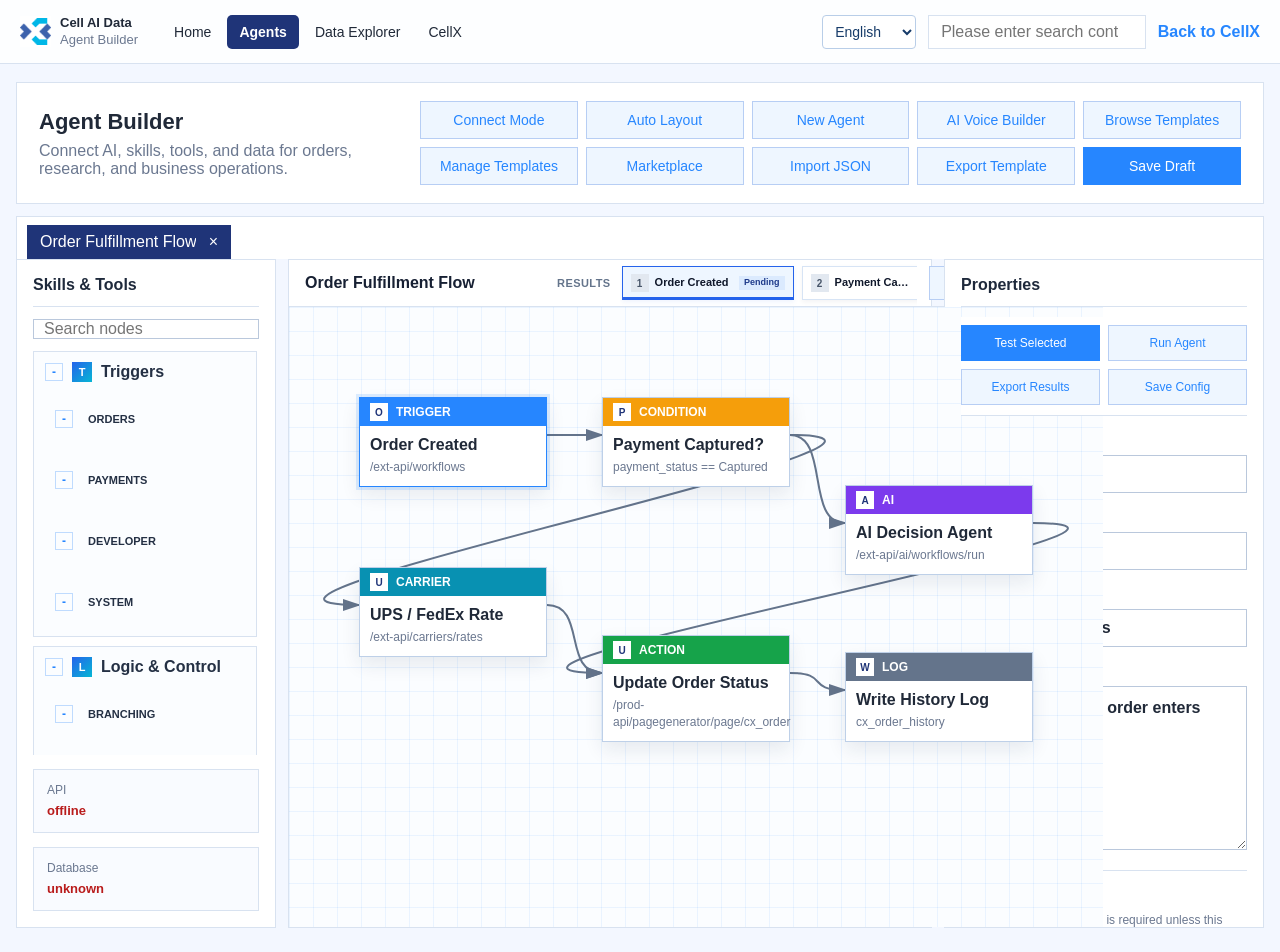
==== commit df1d44b7: "Sync video generation and RTX 5090 integration" ====
--- a/cellx-extension-ui/index.html
+++ b/cellx-extension-ui/index.html
@@ -9,28 +9,25 @@
   <script src="./i18n.js?v=20260914-i18n-v1"></script>
   <script src="./i18n-static-zh.js?v=20260914-i18n-v1"></script>
   <script src="./i18n-zh.js?v=20260914-i18n-v1"></script>
+  <link rel="stylesheet" href="./agent-header.css?v=20260917-top-nav-v1">
 </head>
 <body>
   <div class="app-shell">
-    <aside class="side-nav">
-      <div class="brand">
+<section class="workspace">
+      <header class="topbar">
+<div class="brand">
         <img class="brand-logo" src="./logo-Ck36VV97.png" alt="CellX logo">
         <div>
           <strong>Cell AI Data</strong>
           <span data-i18n="Agent Builder">Agent Builder</span>
         </div>
       </div>
-      <nav>
+      <nav class="site-nav" aria-label="Main navigation">
         <a href="https://cellaidata.com/" data-i18n="Home">Home</a>
-        <a class="active" href="/agent/" title="Agent Builder" data-i18n-title="Agent Builder" data-i18n="Agents">Agents</a>
+        <a class="active" aria-current="page" href="/agent/" title="Agent Builder" data-i18n-title="Agent Builder" data-i18n="Agents">Agents</a>
         <a href="/data/" data-i18n="Data Explorer">Data Explorer</a>
         <a href="https://app.cellaidata.com/">CellX</a>
       </nav>
-    </aside>
-
-    <section class="workspace">
-      <header class="topbar">
-        <div class="breadcrumbs"><a href="https://cellaidata.com/" data-i18n="Home">Home</a> <span data-i18n="/ Extension /">/ Extension /</span> <strong data-i18n="Agent Builder">Agent Builder</strong></div>
         <div class="top-actions">
           <select data-language-picker aria-label="Language"><option value="en">English</option><option value="zh-CN">中文</option></select>
           <input type="search" placeholder="Please enter search content" data-i18n-placeholder="Please enter search content">
@@ -283,11 +280,13 @@
   </div>
 
   <link rel="stylesheet" href="./workflow-photos.css?v=20260914-photos-v1">
-  <script src="./app.js?v=20260914-slideshow-v1"></script>
+  <script src="./app.js?v=20260918-selenium-v1"></script>
   <script src="./workflow-photos.js?v=20260914-photos-v1"></script>
   <link rel="stylesheet" href="./voice-screenshots.css?v=20260914-paste-v2">
   <script src="./voice-screenshots.js?v=20260914-paste-v2"></script>
   <link rel="stylesheet" href="./workflow-video.css?v=20260914-runway-v1">
   <script src="./workflow-video.js?v=20260914-runway-v1"></script>
+  <script src="./workflow-product-analysis.js?v=20260917-auto-copy-v1"></script>
+  <script src="./browser-collector.js?v=20260918-selenium-v1"></script>
 </body>
 </html>
--- a/cellx-extension-ui/agent-header.css
+++ b/cellx-extension-ui/agent-header.css
@@ -0,0 +1,23 @@
+/* Website navigation shares the header; the designer gets the full width. */
+.app-shell { display: block; }
+.topbar { height: auto; min-height: 64px; display: flex; flex-wrap: wrap; gap: 12px 24px; padding: 10px 20px; }
+.topbar .brand { flex-direction: row; gap: 9px; margin: 0; text-align: left; flex-shrink: 0; }
+.topbar .brand span { margin-top: 3px; color: var(--muted); font-weight: 400; }
+.site-nav { display: flex; align-items: center; flex-wrap: wrap; gap: 4px; }
+.site-nav a { padding: 9px 12px; border-radius: 5px; color: var(--text); text-decoration: none; font-size: 14px; white-space: nowrap; }
+.site-nav a:hover { background: #edf4ff; }
+.site-nav a.active { background: var(--deep); color: #fff; font-weight: 700; }
+.site-nav a:focus-visible { outline: 2px solid var(--blue); outline-offset: 2px; }
+.topbar .top-actions { margin-left: auto; }
+.topbar .top-actions input { width: clamp(140px, 17vw, 280px); }
+@media (max-width: 1000px) {
+  .topbar { gap: 10px 16px; }
+  .topbar .top-actions input { display: none; }
+}
+@media (max-width: 640px) {
+  .topbar { padding: 10px 12px; gap: 10px; }
+  .site-nav { order: 3; width: 100%; }
+  .site-nav a { padding: 9px 10px; }
+  .topbar .top-actions { gap: 6px; }
+  .topbar .top-actions > a { display: none; }
+}
--- a/cellx-extension-ui/workflow-video.css
+++ b/cellx-extension-ui/workflow-video.css
@@ -1,5 +1,16 @@
-.video-dialog { box-sizing:border-box; width:min(820px,calc(100vw - 24px)); max-height:calc(100dvh - 32px); padding:0; border:1px solid #b9cdec; border-radius:6px; color:#172033; background:white; overflow:auto; }
+.video-dialog { box-sizing:border-box; width:min(1120px,calc(100vw - 32px)); max-height:calc(100dvh - 24px); padding:0; border:1px solid #b9cdec; border-radius:6px; color:#172033; background:white; overflow:auto; }
 .video-dialog::backdrop { background:rgb(15 23 42 / 45%); }
+.video-dialog [hidden] { display:none !important; }
+.video-dialog .model-note { color:#526071; line-height:1.5; }
+.economy-panel { display:grid; gap:14px; margin-top:20px; padding:20px; border:1px solid #cbdccf; border-radius:8px; background:#f6faf7; }
+.economy-panel h3,.economy-panel p { margin:0; }
+.economy-panel label,.eco-draft { display:grid; gap:7px; }
+.economy-panel textarea,.economy-panel select,.economy-panel input:not([type=checkbox]) { width:100%; box-sizing:border-box; font:inherit; padding:8px; border:1px solid #bacabd; border-radius:5px; }
+.economy-grid { display:grid; grid-template-columns:1fr 1fr; gap:16px; }
+.economy-panel button { justify-self:start; }
+.eco-cost,.eco-scenes { font-size:13px; line-height:1.6; color:#435b4b; }
+.economy-panel .eco-clip-label { display:flex; align-items:center; gap:8px; }
+@media(max-width:650px) { .economy-grid { grid-template-columns:1fr; } .economy-panel { padding:12px; } }
 .video-dialog header { display:flex; justify-content:space-between; align-items:center; gap:12px; padding:14px 16px; border-bottom:1px solid #d6e2f5; }
 .video-dialog h2 { margin:0; font-size:18px; }
 .video-dialog main { padding:16px; }
@@ -8,6 +19,23 @@
 .video-options select,.video-options input { width:100%; box-sizing:border-box; }
 .video-mode { display:grid; gap:6px; margin-bottom:14px; font-size:14px; }
 .video-ai-fields { display:grid; gap:12px; margin-top:14px; }
+.product-speech { display:grid; gap:8px; }
+.speech-actions { display:flex; align-items:center; gap:12px; flex-wrap:wrap; }
+.speech-actions .speech-language { width:auto; min-width:100px; }
+.speech-toggle { display:inline-flex; align-items:center; gap:8px; }
+.speech-toggle img { width:18px; height:18px; }
+.speech-toggle[aria-pressed=true] { color:#b42318; border-color:#b42318; }
+.speech-privacy,.speech-status { font-size:12px; color:#526071; margin:0; overflow-wrap:anywhere; }
+.speech-draft[hidden] { display:none; }
+.speech-draft { display:grid; gap:8px; }
+.speech-draft button { justify-self:start; }
+.video-dialog .product-info { min-height:150px; }
+.video-dialog .concept { min-height:110px; }
+@media(min-width:900px) {
+  .video-dialog main { padding:22px 26px; }
+  .video-ai-fields { grid-template-columns:repeat(2,minmax(0,1fr)); gap:18px 24px; }
+  .video-ai-fields>.ad-preset-label,.video-ai-fields>label:has(.product-info),.video-ai-fields>.product-speech,.video-ai-fields>.product-brief-tools,.video-ai-fields>label:has(.concept),.video-ai-fields>.provider-status { grid-column:1 / -1; }
+}
 .video-ai-fields[hidden],.video-options label[hidden] { display:none; }
 .video-ai-fields label { display:grid; gap:6px; font-size:14px; }
 .video-ai-fields textarea,.video-ai-fields select { box-sizing:border-box; width:100%; min-width:0; font:inherit; }
@@ -19,6 +47,15 @@
 .video-dialog video[hidden] { display:none; }
 .video-dialog footer { display:flex; gap:8px; flex-wrap:wrap; padding:12px 16px; border-top:1px solid #d6e2f5; }
 .video-status { font-size:14px; overflow-wrap:anywhere; }
+.video-progress-panel { display:grid; gap:8px; padding:12px 0; margin-bottom:14px; background:#fff; border-bottom:1px solid #cbd5e1; overflow-wrap:anywhere; }
+.video-progress-panel.is-running strong::after { content:'...'; display:inline-block; width:24px; animation:video-wait-pulse 1.5s ease-in-out infinite; }
+@keyframes video-wait-pulse { 0%,100% { opacity:.25; } 50% { opacity:1; } }
+@media(prefers-reduced-motion:reduce) { .video-progress-panel.is-running strong::after { animation:none; } }
+.video-progress-panel[hidden] { display:none; }
+.video-progress-panel progress { display:block; width:100%; height:12px; accent-color:#16836b; }
+.video-progress-panel progress[hidden] { display:none; }
+.video-progress-times { font-size:13px; font-variant-numeric:tabular-nums; }
+.video-progress-panel small { color:#526071; font-size:12px; }
 .product-brief-tools { display:grid; gap:8px; }
 .product-brief-tools>.ai-generate-brief { justify-self:start; }
 .brief-billing { font-size:12px; color:#526071; overflow-wrap:anywhere; }
@@ -53,3 +90,21 @@
   .canvas-head:has(#workflowVideoBtn:not([hidden])) .canvas-result-tabs-host { grid-row:3; }
 }
 @media(max-width:560px) { .video-options { grid-template-columns:1fr; } }
+.product-analysis-panel{padding:16px;margin:16px 0;border:1px solid #bdd2d0;border-radius:12px;background:#f5faf8;display:grid;gap:12px}
+.product-analysis-panel label{display:grid;gap:6px}
+.product-analysis-panel label:has(input[type=checkbox]){display:flex;align-items:center;gap:8px}
+.product-analysis-panel input[type=checkbox]{width:auto}
+.product-analysis-panel textarea{width:100%;box-sizing:border-box;min-height:64px}
+.product-analysis-panel pre{white-space:pre-wrap;overflow-wrap:anywhere}
+.product-analysis-panel small{display:block;color:#49636d}
+.analysis-scenes{display:grid;gap:14px;padding-left:24px}
+.analysis-scenes p{margin:5px 0}
+.presenter-narration{margin:16px 0;padding:16px;border:1px solid #a7c9c0;border-radius:10px;background:#f5faf8}
+.presenter-narration[hidden],.presenter-narration [hidden],.analysis-scenes[hidden]{display:none!important}
+.presenter-narration h3{margin:0 0 8px}
+.presenter-narration textarea{display:block;width:100%;box-sizing:border-box;min-height:82px;margin:8px 0;resize:vertical}
+.presenter-narration .analysis-scenes{list-style:none;padding:0;margin:12px 0;gap:16px}
+.presenter-narration .analysis-scenes li{padding:12px;background:#fff;border:1px solid #d3e1dd;border-radius:8px}
+.presenter-narration .analysis-scenes li:first-child{border:2px solid #32806b}
+.presenter-narration pre{white-space:pre-wrap;overflow-wrap:anywhere}
+.presenter-narration .presenter-draft-status{color:#245648}
